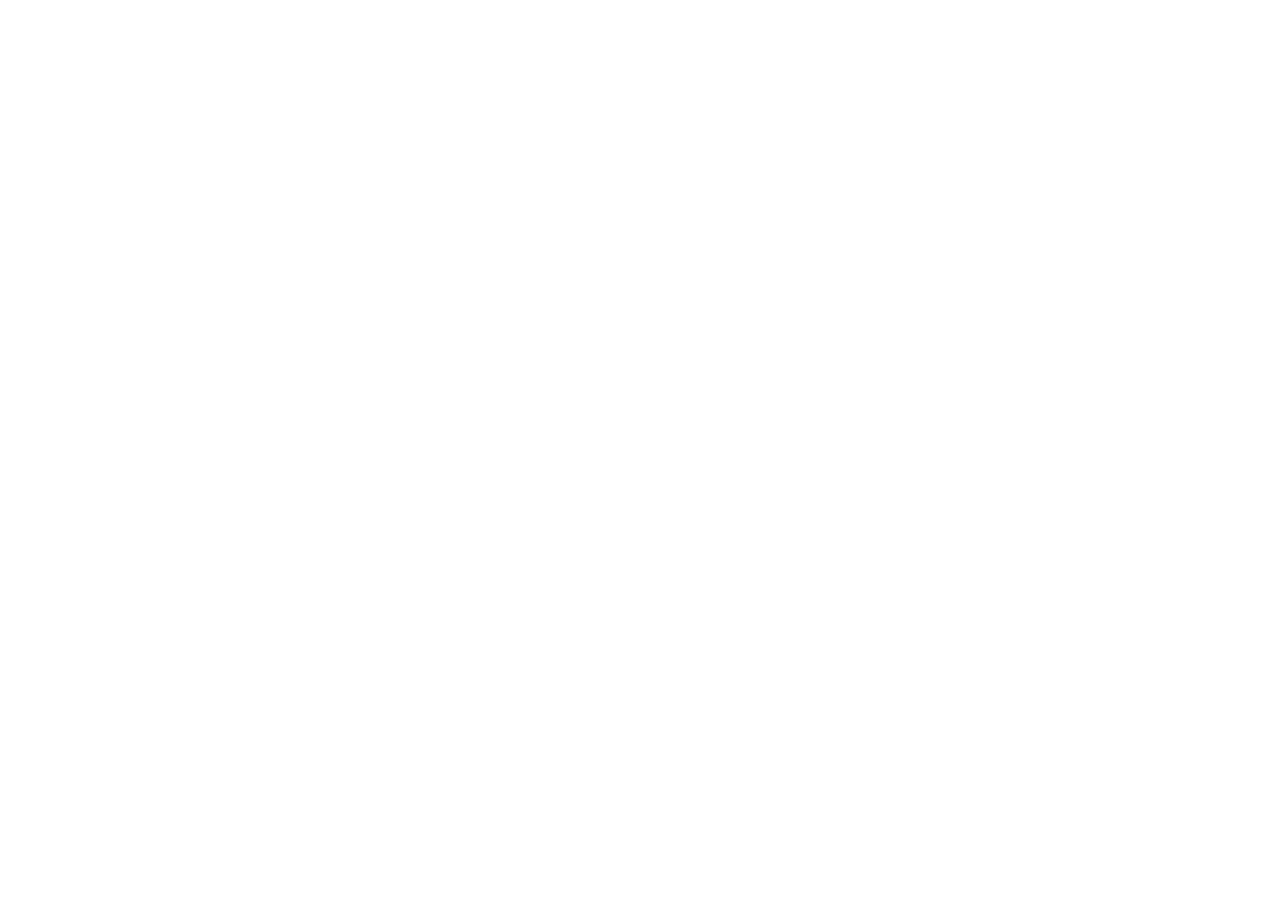
==== index.html @ e5781776 "init project" ====
<!DOCTYPE html>
<html lang="en">
<head>
  <meta charset="UTF-8">
  <meta http-equiv="X-UA-Compatible" content="IE=edge">
  <meta name="viewport" content="width=device-width, initial-scale=1.0">
  <title>大事件主界面</title>
</head>
<body>
  
</body>
</html>
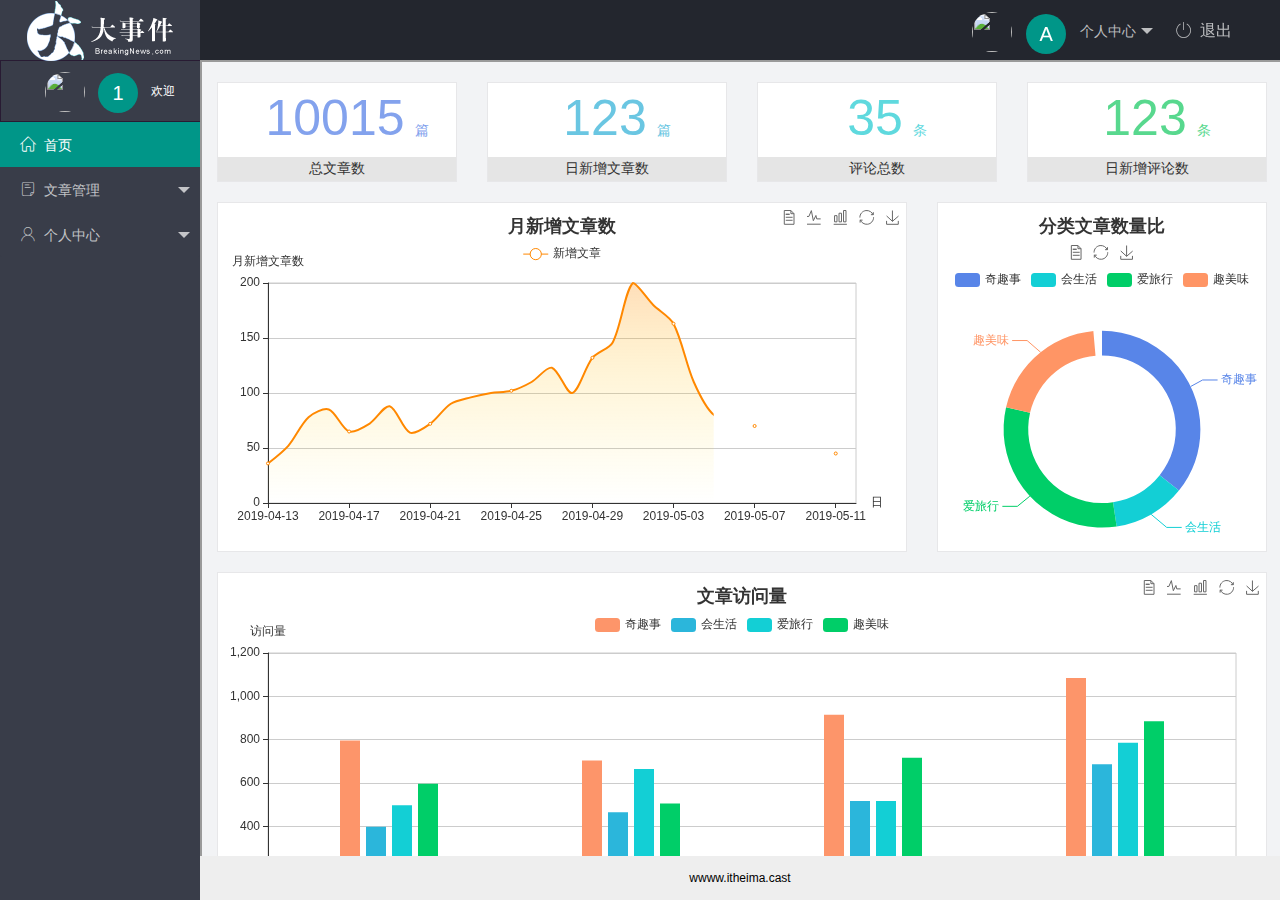
==== commit 41d538d9: "完成了首页的开发" ====
--- a/index.html
+++ b/index.html
@@ -5,8 +5,97 @@
   <meta http-equiv="X-UA-Compatible" content="IE=edge">
   <meta name="viewport" content="width=device-width, initial-scale=1.0">
   <title>大事件主界面</title>
+  <link rel="stylesheet" href="./assets/lib/layui/css/layui.css">
+  <!-- 图标 -->
+  <link rel="stylesheet" href="./assets/fonts/iconfont.css">
+  <!-- 导入自己的css样式 -->
+  <link rel="stylesheet" href="./assets/css/index.css">
 </head>
 <body>
-  
-</body>
+  <div class="layui-layout layui-layout-admin">
+    <div class="layui-header">
+      <div class="layui-logo layui-hide-xs layui-bg-black">
+        <img src="./assets/images/logo.png" alt="">
+      </div>
+      <!-- 头部区域（可配合layui 已有的水平导航） -->
+      <ul class="layui-nav layui-layout-left">
+        <!-- 移动端显示 -->
+        <li class="layui-nav-item layui-show-xs-inline-block layui-hide-sm" lay-header-event="menuLeft">
+          <i class="layui-icon layui-icon-spread-left"></i>
+        </li>
+<!--         
+          <dl class="layui-nav-child">
+            <dd><a href="">menu 11</a></dd>
+            <dd><a href="">menu 22</a></dd>
+            <dd><a href="">menu 33</a></dd>
+          </dl> -->
+        </li>
+      </ul>
+      <ul class="layui-nav layui-layout-right">
+        <li class="layui-nav-item layui-hide layui-show-md-inline-block">
+          <a href="javascript:;" class="userinfo">
+            <img src="//tva1.sinaimg.cn/crop.0.0.118.118.180/5db11ff4gw1e77d3nqrv8j203b03cweg.jpg" class="layui-nav-img">
+            <span class="text-avatar">A</span>
+            个人中心
+          </a>
+          <dl class="layui-nav-child">
+            <dd><a href="">基本资料</a></dd>
+            <dd><a href="">更换头像</a></dd>
+            <dd><a href="">重置密码</a></dd>
+          </dl>
+        </li>
+        <li class="layui-nav-item" lay-header-event="menuRight" lay-unselect>
+          <a href="javascript:;" id="logout">
+            <span class="iconfont icon-tuichu">&nbsp;&nbsp;退出</span>
+          </a>
+        </li>
+      </ul>
+    </div>
+    
+    <div class="layui-side layui-bg-black">
+      <div class="layui-side-scroll">
+        <div class="userinfo">
+          <img src="//tva1.sinaimg.cn/crop.0.0.118.118.180/5db11ff4gw1e77d3nqrv8j203b03cweg.jpg" class="layui-nav-img">
+          <span class="text-avatar">1</span>
+         <span id="wel"> 欢迎</span>
+        </div>
+        <!-- 左侧导航区域（可配合layui已有的垂直导航） -->
+        <ul class="layui-nav layui-nav-tree"  lay-shrink="all">
+          <li class="layui-nav-item layui-this"><a href="./home/dashboard.html" target="fm"><span class="iconfont icon-home"></span>首页</a></li>
+          <li class="layui-nav-item">
+            
+            <a class="" href="javascript:;"><span class="iconfont icon-16"></span>文章管理</a>
+            <dl class="layui-nav-child">
+              <dd><a href="javascript:;"><i class="layui-icon layui-icon-list"></i> 文章类别</a></dd>
+              <dd><a href="javascript:;"><i class="layui-icon layui-icon-add-1"></i> 发表文章</a></dd>
+              <dd><a href="javascript:;"><i class="layui-icon layui-icon-app"></i> 文章管理</a></dd>
+            </dl>
+          </li>
+          <li class="layui-nav-item">
+            <a href="javascript:;"><span class="iconfont icon-user"></span>个人中心</a>
+            <dl class="layui-nav-child">
+              <dd><a href="javascript:;"><i class="layui-icon layui-icon-app"></i> 基本资料</a></dd>
+              <dd><a href="javascript:;"><i class="layui-icon layui-icon-picture"></i> 更换头像</a></dd>
+              <dd><a href=""><i class="layui-icon layui-icon-app"></i> 重置密码</a></dd>
+            </dl>
+          </li>
+        </ul>
+      </div>
+    </div>
+    
+    <div class="layui-body">
+      <!-- 内容主体区域 -->
+      <iframe src="./home/dashboard.html" name="fm"></iframe>
+    </div>
+    
+    <div class="layui-footer">
+      <!-- 底部固定区域 -->
+      wwww.itheima.cast
+    </div>
+  </div>
+  <script src="./assets/lib/layui/layui.all.js"></script>
+  <script src="./assets/lib/jquery.js"></script>
+  <script src="./assets/js/baseAPI.js"></script>
+  <script src="./assets/js/index.js"></script>
+  </body>
 </html>--- a/assets/lib/layui/css/layui.css
+++ b/assets/lib/layui/css/layui.css
@@ -0,0 +1,2 @@
+/** layui-v2.5.5 MIT License By https://www.layui.com */
+ .layui-inline,img{display:inline-block;vertical-align:middle}h1,h2,h3,h4,h5,h6{font-weight:400}.layui-edge,.layui-header,.layui-inline,.layui-main{position:relative}.layui-body,.layui-edge,.layui-elip{overflow:hidden}.layui-btn,.layui-edge,.layui-inline,img{vertical-align:middle}.layui-btn,.layui-disabled,.layui-icon,.layui-unselect{-moz-user-select:none;-webkit-user-select:none;-ms-user-select:none}.layui-elip,.layui-form-checkbox span,.layui-form-pane .layui-form-label{text-overflow:ellipsis;white-space:nowrap}.layui-breadcrumb,.layui-tree-btnGroup{visibility:hidden}blockquote,body,button,dd,div,dl,dt,form,h1,h2,h3,h4,h5,h6,input,li,ol,p,pre,td,textarea,th,ul{margin:0;padding:0;-webkit-tap-highlight-color:rgba(0,0,0,0)}a:active,a:hover{outline:0}img{border:none}li{list-style:none}table{border-collapse:collapse;border-spacing:0}h4,h5,h6{font-size:100%}button,input,optgroup,option,select,textarea{font-family:inherit;font-size:inherit;font-style:inherit;font-weight:inherit;outline:0}pre{white-space:pre-wrap;white-space:-moz-pre-wrap;white-space:-pre-wrap;white-space:-o-pre-wrap;word-wrap:break-word}body{line-height:24px;font:14px Helvetica Neue,Helvetica,PingFang SC,Tahoma,Arial,sans-serif}hr{height:1px;margin:10px 0;border:0;clear:both}a{color:#333;text-decoration:none}a:hover{color:#777}a cite{font-style:normal;*cursor:pointer}.layui-border-box,.layui-border-box *{box-sizing:border-box}.layui-box,.layui-box *{box-sizing:content-box}.layui-clear{clear:both;*zoom:1}.layui-clear:after{content:'\20';clear:both;*zoom:1;display:block;height:0}.layui-inline{*display:inline;*zoom:1}.layui-edge{display:inline-block;width:0;height:0;border-width:6px;border-style:dashed;border-color:transparent}.layui-edge-top{top:-4px;border-bottom-color:#999;border-bottom-style:solid}.layui-edge-right{border-left-color:#999;border-left-style:solid}.layui-edge-bottom{top:2px;border-top-color:#999;border-top-style:solid}.layui-edge-left{border-right-color:#999;border-right-style:solid}.layui-disabled,.layui-disabled:hover{color:#d2d2d2!important;cursor:not-allowed!important}.layui-circle{border-radius:100%}.layui-show{display:block!important}.layui-hide{display:none!important}@font-face{font-family:layui-icon;src:url(../font/iconfont.eot?v=250);src:url(../font/iconfont.eot?v=250#iefix) format('embedded-opentype'),url(../font/iconfont.woff2?v=250) format('woff2'),url(../font/iconfont.woff?v=250) format('woff'),url(../font/iconfont.ttf?v=250) format('truetype'),url(../font/iconfont.svg?v=250#layui-icon) format('svg')}.layui-icon{font-family:layui-icon!important;font-size:16px;font-style:normal;-webkit-font-smoothing:antialiased;-moz-osx-font-smoothing:grayscale}.layui-icon-reply-fill:before{content:"\e611"}.layui-icon-set-fill:before{content:"\e614"}.layui-icon-menu-fill:before{content:"\e60f"}.layui-icon-search:before{content:"\e615"}.layui-icon-share:before{content:"\e641"}.layui-icon-set-sm:before{content:"\e620"}.layui-icon-engine:before{content:"\e628"}.layui-icon-close:before{content:"\1006"}.layui-icon-close-fill:before{content:"\1007"}.layui-icon-chart-screen:before{content:"\e629"}.layui-icon-star:before{content:"\e600"}.layui-icon-circle-dot:before{content:"\e617"}.layui-icon-chat:before{content:"\e606"}.layui-icon-release:before{content:"\e609"}.layui-icon-list:before{content:"\e60a"}.layui-icon-chart:before{content:"\e62c"}.layui-icon-ok-circle:before{content:"\1005"}.layui-icon-layim-theme:before{content:"\e61b"}.layui-icon-table:before{content:"\e62d"}.layui-icon-right:before{content:"\e602"}.layui-icon-left:before{content:"\e603"}.layui-icon-cart-simple:before{content:"\e698"}.layui-icon-face-cry:before{content:"\e69c"}.layui-icon-face-smile:before{content:"\e6af"}.layui-icon-survey:before{content:"\e6b2"}.layui-icon-tree:before{content:"\e62e"}.layui-icon-upload-circle:before{content:"\e62f"}.layui-icon-add-circle:before{content:"\e61f"}.layui-icon-download-circle:before{content:"\e601"}.layui-icon-templeate-1:before{content:"\e630"}.layui-icon-util:before{content:"\e631"}.layui-icon-face-surprised:before{content:"\e664"}.layui-icon-edit:before{content:"\e642"}.layui-icon-speaker:before{content:"\e645"}.layui-icon-down:before{content:"\e61a"}.layui-icon-file:before{content:"\e621"}.layui-icon-layouts:before{content:"\e632"}.layui-icon-rate-half:before{content:"\e6c9"}.layui-icon-add-circle-fine:before{content:"\e608"}.layui-icon-prev-circle:before{content:"\e633"}.layui-icon-read:before{content:"\e705"}.layui-icon-404:before{content:"\e61c"}.layui-icon-carousel:before{content:"\e634"}.layui-icon-help:before{content:"\e607"}.layui-icon-code-circle:before{content:"\e635"}.layui-icon-water:before{content:"\e636"}.layui-icon-username:before{content:"\e66f"}.layui-icon-find-fill:before{content:"\e670"}.layui-icon-about:before{content:"\e60b"}.layui-icon-location:before{content:"\e715"}.layui-icon-up:before{content:"\e619"}.layui-icon-pause:before{content:"\e651"}.layui-icon-date:before{content:"\e637"}.layui-icon-layim-uploadfile:before{content:"\e61d"}.layui-icon-delete:before{content:"\e640"}.layui-icon-play:before{content:"\e652"}.layui-icon-top:before{content:"\e604"}.layui-icon-friends:before{content:"\e612"}.layui-icon-refresh-3:before{content:"\e9aa"}.layui-icon-ok:before{content:"\e605"}.layui-icon-layer:before{content:"\e638"}.layui-icon-face-smile-fine:before{content:"\e60c"}.layui-icon-dollar:before{content:"\e659"}.layui-icon-group:before{content:"\e613"}.layui-icon-layim-download:before{content:"\e61e"}.layui-icon-picture-fine:before{content:"\e60d"}.layui-icon-link:before{content:"\e64c"}.layui-icon-diamond:before{content:"\e735"}.layui-icon-log:before{content:"\e60e"}.layui-icon-rate-solid:before{content:"\e67a"}.layui-icon-fonts-del:before{content:"\e64f"}.layui-icon-unlink:before{content:"\e64d"}.layui-icon-fonts-clear:before{content:"\e639"}.layui-icon-triangle-r:before{content:"\e623"}.layui-icon-circle:before{content:"\e63f"}.layui-icon-radio:before{content:"\e643"}.layui-icon-align-center:before{content:"\e647"}.layui-icon-align-right:before{content:"\e648"}.layui-icon-align-left:before{content:"\e649"}.layui-icon-loading-1:before{content:"\e63e"}.layui-icon-return:before{content:"\e65c"}.layui-icon-fonts-strong:before{content:"\e62b"}.layui-icon-upload:before{content:"\e67c"}.layui-icon-dialogue:before{content:"\e63a"}.layui-icon-video:before{content:"\e6ed"}.layui-icon-headset:before{content:"\e6fc"}.layui-icon-cellphone-fine:before{content:"\e63b"}.layui-icon-add-1:before{content:"\e654"}.layui-icon-face-smile-b:before{content:"\e650"}.layui-icon-fonts-html:before{content:"\e64b"}.layui-icon-form:before{content:"\e63c"}.layui-icon-cart:before{content:"\e657"}.layui-icon-camera-fill:before{content:"\e65d"}.layui-icon-tabs:before{content:"\e62a"}.layui-icon-fonts-code:before{content:"\e64e"}.layui-icon-fire:before{content:"\e756"}.layui-icon-set:before{content:"\e716"}.layui-icon-fonts-u:before{content:"\e646"}.layui-icon-triangle-d:before{content:"\e625"}.layui-icon-tips:before{content:"\e702"}.layui-icon-picture:before{content:"\e64a"}.layui-icon-more-vertical:before{content:"\e671"}.layui-icon-flag:before{content:"\e66c"}.layui-icon-loading:before{content:"\e63d"}.layui-icon-fonts-i:before{content:"\e644"}.layui-icon-refresh-1:before{content:"\e666"}.layui-icon-rmb:before{content:"\e65e"}.layui-icon-home:before{content:"\e68e"}.layui-icon-user:before{content:"\e770"}.layui-icon-notice:before{content:"\e667"}.layui-icon-login-weibo:before{content:"\e675"}.layui-icon-voice:before{content:"\e688"}.layui-icon-upload-drag:before{content:"\e681"}.layui-icon-login-qq:before{content:"\e676"}.layui-icon-snowflake:before{content:"\e6b1"}.layui-icon-file-b:before{content:"\e655"}.layui-icon-template:before{content:"\e663"}.layui-icon-auz:before{content:"\e672"}.layui-icon-console:before{content:"\e665"}.layui-icon-app:before{content:"\e653"}.layui-icon-prev:before{content:"\e65a"}.layui-icon-website:before{content:"\e7ae"}.layui-icon-next:before{content:"\e65b"}.layui-icon-component:before{content:"\e857"}.layui-icon-more:before{content:"\e65f"}.layui-icon-login-wechat:before{content:"\e677"}.layui-icon-shrink-right:before{content:"\e668"}.layui-icon-spread-left:before{content:"\e66b"}.layui-icon-camera:before{content:"\e660"}.layui-icon-note:before{content:"\e66e"}.layui-icon-refresh:before{content:"\e669"}.layui-icon-female:before{content:"\e661"}.layui-icon-male:before{content:"\e662"}.layui-icon-password:before{content:"\e673"}.layui-icon-senior:before{content:"\e674"}.layui-icon-theme:before{content:"\e66a"}.layui-icon-tread:before{content:"\e6c5"}.layui-icon-praise:before{content:"\e6c6"}.layui-icon-star-fill:before{content:"\e658"}.layui-icon-rate:before{content:"\e67b"}.layui-icon-template-1:before{content:"\e656"}.layui-icon-vercode:before{content:"\e679"}.layui-icon-cellphone:before{content:"\e678"}.layui-icon-screen-full:before{content:"\e622"}.layui-icon-screen-restore:before{content:"\e758"}.layui-icon-cols:before{content:"\e610"}.layui-icon-export:before{content:"\e67d"}.layui-icon-print:before{content:"\e66d"}.layui-icon-slider:before{content:"\e714"}.layui-icon-addition:before{content:"\e624"}.layui-icon-subtraction:before{content:"\e67e"}.layui-icon-service:before{content:"\e626"}.layui-icon-transfer:before{content:"\e691"}.layui-main{width:1140px;margin:0 auto}.layui-header{z-index:1000;height:60px}.layui-header a:hover{transition:all .5s;-webkit-transition:all .5s}.layui-side{position:fixed;left:0;top:0;bottom:0;z-index:999;width:200px;overflow-x:hidden}.layui-side-scroll{position:relative;width:220px;height:100%;overflow-x:hidden}.layui-body{position:absolute;left:200px;right:0;top:0;bottom:0;z-index:998;width:auto;overflow-y:auto;box-sizing:border-box}.layui-layout-body{overflow:hidden}.layui-layout-admin .layui-header{background-color:#23262E}.layui-layout-admin .layui-side{top:60px;width:200px;overflow-x:hidden}.layui-layout-admin .layui-body{position:fixed;top:60px;bottom:44px}.layui-layout-admin .layui-main{width:auto;margin:0 15px}.layui-layout-admin .layui-footer{position:fixed;left:200px;right:0;bottom:0;height:44px;line-height:44px;padding:0 15px;background-color:#eee}.layui-layout-admin .layui-logo{position:absolute;left:0;top:0;width:200px;height:100%;line-height:60px;text-align:center;color:#009688;font-size:16px}.layui-layout-admin .layui-header .layui-nav{background:0 0}.layui-layout-left{position:absolute!important;left:200px;top:0}.layui-layout-right{position:absolute!important;right:0;top:0}.layui-container{position:relative;margin:0 auto;padding:0 15px;box-sizing:border-box}.layui-fluid{position:relative;margin:0 auto;padding:0 15px}.layui-row:after,.layui-row:before{content:'';display:block;clear:both}.layui-col-lg1,.layui-col-lg10,.layui-col-lg11,.layui-col-lg12,.layui-col-lg2,.layui-col-lg3,.layui-col-lg4,.layui-col-lg5,.layui-col-lg6,.layui-col-lg7,.layui-col-lg8,.layui-col-lg9,.layui-col-md1,.layui-col-md10,.layui-col-md11,.layui-col-md12,.layui-col-md2,.layui-col-md3,.layui-col-md4,.layui-col-md5,.layui-col-md6,.layui-col-md7,.layui-col-md8,.layui-col-md9,.layui-col-sm1,.layui-col-sm10,.layui-col-sm11,.layui-col-sm12,.layui-col-sm2,.layui-col-sm3,.layui-col-sm4,.layui-col-sm5,.layui-col-sm6,.layui-col-sm7,.layui-col-sm8,.layui-col-sm9,.layui-col-xs1,.layui-col-xs10,.layui-col-xs11,.layui-col-xs12,.layui-col-xs2,.layui-col-xs3,.layui-col-xs4,.layui-col-xs5,.layui-col-xs6,.layui-col-xs7,.layui-col-xs8,.layui-col-xs9{position:relative;display:block;box-sizing:border-box}.layui-col-xs1,.layui-col-xs10,.layui-col-xs11,.layui-col-xs12,.layui-col-xs2,.layui-col-xs3,.layui-col-xs4,.layui-col-xs5,.layui-col-xs6,.layui-col-xs7,.layui-col-xs8,.layui-col-xs9{float:left}.layui-col-xs1{width:8.33333333%}.layui-col-xs2{width:16.66666667%}.layui-col-xs3{width:25%}.layui-col-xs4{width:33.33333333%}.layui-col-xs5{width:41.66666667%}.layui-col-xs6{width:50%}.layui-col-xs7{width:58.33333333%}.layui-col-xs8{width:66.66666667%}.layui-col-xs9{width:75%}.layui-col-xs10{width:83.33333333%}.layui-col-xs11{width:91.66666667%}.layui-col-xs12{width:100%}.layui-col-xs-offset1{margin-left:8.33333333%}.layui-col-xs-offset2{margin-left:16.66666667%}.layui-col-xs-offset3{margin-left:25%}.layui-col-xs-offset4{margin-left:33.33333333%}.layui-col-xs-offset5{margin-left:41.66666667%}.layui-col-xs-offset6{margin-left:50%}.layui-col-xs-offset7{margin-left:58.33333333%}.layui-col-xs-offset8{margin-left:66.66666667%}.layui-col-xs-offset9{margin-left:75%}.layui-col-xs-offset10{margin-left:83.33333333%}.layui-col-xs-offset11{margin-left:91.66666667%}.layui-col-xs-offset12{margin-left:100%}@media screen and (max-width:768px){.layui-hide-xs{display:none!important}.layui-show-xs-block{display:block!important}.layui-show-xs-inline{display:inline!important}.layui-show-xs-inline-block{display:inline-block!important}}@media screen and (min-width:768px){.layui-container{width:750px}.layui-hide-sm{display:none!important}.layui-show-sm-block{display:block!important}.layui-show-sm-inline{display:inline!important}.layui-show-sm-inline-block{display:inline-block!important}.layui-col-sm1,.layui-col-sm10,.layui-col-sm11,.layui-col-sm12,.layui-col-sm2,.layui-col-sm3,.layui-col-sm4,.layui-col-sm5,.layui-col-sm6,.layui-col-sm7,.layui-col-sm8,.layui-col-sm9{float:left}.layui-col-sm1{width:8.33333333%}.layui-col-sm2{width:16.66666667%}.layui-col-sm3{width:25%}.layui-col-sm4{width:33.33333333%}.layui-col-sm5{width:41.66666667%}.layui-col-sm6{width:50%}.layui-col-sm7{width:58.33333333%}.layui-col-sm8{width:66.66666667%}.layui-col-sm9{width:75%}.layui-col-sm10{width:83.33333333%}.layui-col-sm11{width:91.66666667%}.layui-col-sm12{width:100%}.layui-col-sm-offset1{margin-left:8.33333333%}.layui-col-sm-offset2{margin-left:16.66666667%}.layui-col-sm-offset3{margin-left:25%}.layui-col-sm-offset4{margin-left:33.33333333%}.layui-col-sm-offset5{margin-left:41.66666667%}.layui-col-sm-offset6{margin-left:50%}.layui-col-sm-offset7{margin-left:58.33333333%}.layui-col-sm-offset8{margin-left:66.66666667%}.layui-col-sm-offset9{margin-left:75%}.layui-col-sm-offset10{margin-left:83.33333333%}.layui-col-sm-offset11{margin-left:91.66666667%}.layui-col-sm-offset12{margin-left:100%}}@media screen and (min-width:992px){.layui-container{width:970px}.layui-hide-md{display:none!important}.layui-show-md-block{display:block!important}.layui-show-md-inline{display:inline!important}.layui-show-md-inline-block{display:inline-block!important}.layui-col-md1,.layui-col-md10,.layui-col-md11,.layui-col-md12,.layui-col-md2,.layui-col-md3,.layui-col-md4,.layui-col-md5,.layui-col-md6,.layui-col-md7,.layui-col-md8,.layui-col-md9{float:left}.layui-col-md1{width:8.33333333%}.layui-col-md2{width:16.66666667%}.layui-col-md3{width:25%}.layui-col-md4{width:33.33333333%}.layui-col-md5{width:41.66666667%}.layui-col-md6{width:50%}.layui-col-md7{width:58.33333333%}.layui-col-md8{width:66.66666667%}.layui-col-md9{width:75%}.layui-col-md10{width:83.33333333%}.layui-col-md11{width:91.66666667%}.layui-col-md12{width:100%}.layui-col-md-offset1{margin-left:8.33333333%}.layui-col-md-offset2{margin-left:16.66666667%}.layui-col-md-offset3{margin-left:25%}.layui-col-md-offset4{margin-left:33.33333333%}.layui-col-md-offset5{margin-left:41.66666667%}.layui-col-md-offset6{margin-left:50%}.layui-col-md-offset7{margin-left:58.33333333%}.layui-col-md-offset8{margin-left:66.66666667%}.layui-col-md-offset9{margin-left:75%}.layui-col-md-offset10{margin-left:83.33333333%}.layui-col-md-offset11{margin-left:91.66666667%}.layui-col-md-offset12{margin-left:100%}}@media screen and (min-width:1200px){.layui-container{width:1170px}.layui-hide-lg{display:none!important}.layui-show-lg-block{display:block!important}.layui-show-lg-inline{display:inline!important}.layui-show-lg-inline-block{display:inline-block!important}.layui-col-lg1,.layui-col-lg10,.layui-col-lg11,.layui-col-lg12,.layui-col-lg2,.layui-col-lg3,.layui-col-lg4,.layui-col-lg5,.layui-col-lg6,.layui-col-lg7,.layui-col-lg8,.layui-col-lg9{float:left}.layui-col-lg1{width:8.33333333%}.layui-col-lg2{width:16.66666667%}.layui-col-lg3{width:25%}.layui-col-lg4{width:33.33333333%}.layui-col-lg5{width:41.66666667%}.layui-col-lg6{width:50%}.layui-col-lg7{width:58.33333333%}.layui-col-lg8{width:66.66666667%}.layui-col-lg9{width:75%}.layui-col-lg10{width:83.33333333%}.layui-col-lg11{width:91.66666667%}.layui-col-lg12{width:100%}.layui-col-lg-offset1{margin-left:8.33333333%}.layui-col-lg-offset2{margin-left:16.66666667%}.layui-col-lg-offset3{margin-left:25%}.layui-col-lg-offset4{margin-left:33.33333333%}.layui-col-lg-offset5{margin-left:41.66666667%}.layui-col-lg-offset6{margin-left:50%}.layui-col-lg-offset7{margin-left:58.33333333%}.layui-col-lg-offset8{margin-left:66.66666667%}.layui-col-lg-offset9{margin-left:75%}.layui-col-lg-offset10{margin-left:83.33333333%}.layui-col-lg-offset11{margin-left:91.66666667%}.layui-col-lg-offset12{margin-left:100%}}.layui-col-space1{margin:-.5px}.layui-col-space1>*{padding:.5px}.layui-col-space3{margin:-1.5px}.layui-col-space3>*{padding:1.5px}.layui-col-space5{margin:-2.5px}.layui-col-space5>*{padding:2.5px}.layui-col-space8{margin:-3.5px}.layui-col-space8>*{padding:3.5px}.layui-col-space10{margin:-5px}.layui-col-space10>*{padding:5px}.layui-col-space12{margin:-6px}.layui-col-space12>*{padding:6px}.layui-col-space15{margin:-7.5px}.layui-col-space15>*{padding:7.5px}.layui-col-space18{margin:-9px}.layui-col-space18>*{padding:9px}.layui-col-space20{margin:-10px}.layui-col-space20>*{padding:10px}.layui-col-space22{margin:-11px}.layui-col-space22>*{padding:11px}.layui-col-space25{margin:-12.5px}.layui-col-space25>*{padding:12.5px}.layui-col-space30{margin:-15px}.layui-col-space30>*{padding:15px}.layui-btn,.layui-input,.layui-select,.layui-textarea,.layui-upload-button{outline:0;-webkit-appearance:none;transition:all .3s;-webkit-transition:all .3s;box-sizing:border-box}.layui-elem-quote{margin-bottom:10px;padding:15px;line-height:22px;border-left:5px solid #009688;border-radius:0 2px 2px 0;background-color:#f2f2f2}.layui-quote-nm{border-style:solid;border-width:1px 1px 1px 5px;background:0 0}.layui-elem-field{margin-bottom:10px;padding:0;border-width:1px;border-style:solid}.layui-elem-field legend{margin-left:20px;padding:0 10px;font-size:20px;font-weight:300}.layui-field-title{margin:10px 0 20px;border-width:1px 0 0}.layui-field-box{padding:10px 15px}.layui-field-title .layui-field-box{padding:10px 0}.layui-progress{position:relative;height:6px;border-radius:20px;background-color:#e2e2e2}.layui-progress-bar{position:absolute;left:0;top:0;width:0;max-width:100%;height:6px;border-radius:20px;text-align:right;background-color:#5FB878;transition:all .3s;-webkit-transition:all .3s}.layui-progress-big,.layui-progress-big .layui-progress-bar{height:18px;line-height:18px}.layui-progress-text{position:relative;top:-20px;line-height:18px;font-size:12px;color:#666}.layui-progress-big .layui-progress-text{position:static;padding:0 10px;color:#fff}.layui-collapse{border-width:1px;border-style:solid;border-radius:2px}.layui-colla-content,.layui-colla-item{border-top-width:1px;border-top-style:solid}.layui-colla-item:first-child{border-top:none}.layui-colla-title{position:relative;height:42px;line-height:42px;padding:0 15px 0 35px;color:#333;background-color:#f2f2f2;cursor:pointer;font-size:14px;overflow:hidden}.layui-colla-content{display:none;padding:10px 15px;line-height:22px;color:#666}.layui-colla-icon{position:absolute;left:15px;top:0;font-size:14px}.layui-card{margin-bottom:15px;border-radius:2px;background-color:#fff;box-shadow:0 1px 2px 0 rgba(0,0,0,.05)}.layui-card:last-child{margin-bottom:0}.layui-card-header{position:relative;height:42px;line-height:42px;padding:0 15px;border-bottom:1px solid #f6f6f6;color:#333;border-radius:2px 2px 0 0;font-size:14px}.layui-bg-black,.layui-bg-blue,.layui-bg-cyan,.layui-bg-green,.layui-bg-orange,.layui-bg-red{color:#fff!important}.layui-card-body{position:relative;padding:10px 15px;line-height:24px}.layui-card-body[pad15]{padding:15px}.layui-card-body[pad20]{padding:20px}.layui-card-body .layui-table{margin:5px 0}.layui-card .layui-tab{margin:0}.layui-panel-window{position:relative;padding:15px;border-radius:0;border-top:5px solid #E6E6E6;background-color:#fff}.layui-auxiliar-moving{position:fixed;left:0;right:0;top:0;bottom:0;width:100%;height:100%;background:0 0;z-index:9999999999}.layui-form-label,.layui-form-mid,.layui-form-select,.layui-input-block,.layui-input-inline,.layui-textarea{position:relative}.layui-bg-red{background-color:#FF5722!important}.layui-bg-orange{background-color:#FFB800!important}.layui-bg-green{background-color:#009688!important}.layui-bg-cyan{background-color:#2F4056!important}.layui-bg-blue{background-color:#1E9FFF!important}.layui-bg-black{background-color:#393D49!important}.layui-bg-gray{background-color:#eee!important;color:#666!important}.layui-badge-rim,.layui-colla-content,.layui-colla-item,.layui-collapse,.layui-elem-field,.layui-form-pane .layui-form-item[pane],.layui-form-pane .layui-form-label,.layui-input,.layui-layedit,.layui-layedit-tool,.layui-quote-nm,.layui-select,.layui-tab-bar,.layui-tab-card,.layui-tab-title,.layui-tab-title .layui-this:after,.layui-textarea{border-color:#e6e6e6}.layui-timeline-item:before,hr{background-color:#e6e6e6}.layui-text{line-height:22px;font-size:14px;color:#666}.layui-text h1,.layui-text h2,.layui-text h3{font-weight:500;color:#333}.layui-text h1{font-size:30px}.layui-text h2{font-size:24px}.layui-text h3{font-size:18px}.layui-text a:not(.layui-btn){color:#01AAED}.layui-text a:not(.layui-btn):hover{text-decoration:underline}.layui-text ul{padding:5px 0 5px 15px}.layui-text ul li{margin-top:5px;list-style-type:disc}.layui-text em,.layui-word-aux{color:#999!important;padding:0 5px!important}.layui-btn{display:inline-block;height:38px;line-height:38px;padding:0 18px;background-color:#009688;color:#fff;white-space:nowrap;text-align:center;font-size:14px;border:none;border-radius:2px;cursor:pointer}.layui-btn:hover{opacity:.8;filter:alpha(opacity=80);color:#fff}.layui-btn:active{opacity:1;filter:alpha(opacity=100)}.layui-btn+.layui-btn{margin-left:10px}.layui-btn-container{font-size:0}.layui-btn-container .layui-btn{margin-right:10px;margin-bottom:10px}.layui-btn-container .layui-btn+.layui-btn{margin-left:0}.layui-table .layui-btn-container .layui-btn{margin-bottom:9px}.layui-btn-radius{border-radius:100px}.layui-btn .layui-icon{margin-right:3px;font-size:18px;vertical-align:bottom;vertical-align:middle\9}.layui-btn-primary{border:1px solid #C9C9C9;background-color:#fff;color:#555}.layui-btn-primary:hover{border-color:#009688;color:#333}.layui-btn-normal{background-color:#1E9FFF}.layui-btn-warm{background-color:#FFB800}.layui-btn-danger{background-color:#FF5722}.layui-btn-checked{background-color:#5FB878}.layui-btn-disabled,.layui-btn-disabled:active,.layui-btn-disabled:hover{border:1px solid #e6e6e6;background-color:#FBFBFB;color:#C9C9C9;cursor:not-allowed;opacity:1}.layui-btn-lg{height:44px;line-height:44px;padding:0 25px;font-size:16px}.layui-btn-sm{height:30px;line-height:30px;padding:0 10px;font-size:12px}.layui-btn-sm i{font-size:16px!important}.layui-btn-xs{height:22px;line-height:22px;padding:0 5px;font-size:12px}.layui-btn-xs i{font-size:14px!important}.layui-btn-group{display:inline-block;vertical-align:middle;font-size:0}.layui-btn-group .layui-btn{margin-left:0!important;margin-right:0!important;border-left:1px solid rgba(255,255,255,.5);border-radius:0}.layui-btn-group .layui-btn-primary{border-left:none}.layui-btn-group .layui-btn-primary:hover{border-color:#C9C9C9;color:#009688}.layui-btn-group .layui-btn:first-child{border-left:none;border-radius:2px 0 0 2px}.layui-btn-group .layui-btn-primary:first-child{border-left:1px solid #c9c9c9}.layui-btn-group .layui-btn:last-child{border-radius:0 2px 2px 0}.layui-btn-group .layui-btn+.layui-btn{margin-left:0}.layui-btn-group+.layui-btn-group{margin-left:10px}.layui-btn-fluid{width:100%}.layui-input,.layui-select,.layui-textarea{height:38px;line-height:1.3;line-height:38px\9;border-width:1px;border-style:solid;background-color:#fff;border-radius:2px}.layui-input::-webkit-input-placeholder,.layui-select::-webkit-input-placeholder,.layui-textarea::-webkit-input-placeholder{line-height:1.3}.layui-input,.layui-textarea{display:block;width:100%;padding-left:10px}.layui-input:hover,.layui-textarea:hover{border-color:#D2D2D2!important}.layui-input:focus,.layui-textarea:focus{border-color:#C9C9C9!important}.layui-textarea{min-height:100px;height:auto;line-height:20px;padding:6px 10px;resize:vertical}.layui-select{padding:0 10px}.layui-form input[type=checkbox],.layui-form input[type=radio],.layui-form select{display:none}.layui-form [lay-ignore]{display:initial}.layui-form-item{margin-bottom:15px;clear:both;*zoom:1}.layui-form-item:after{content:'\20';clear:both;*zoom:1;display:block;height:0}.layui-form-label{float:left;display:block;padding:9px 15px;width:80px;font-weight:400;line-height:20px;text-align:right}.layui-form-label-col{display:block;float:none;padding:9px 0;line-height:20px;text-align:left}.layui-form-item .layui-inline{margin-bottom:5px;margin-right:10px}.layui-input-block{margin-left:110px;min-height:36px}.layui-input-inline{display:inline-block;vertical-align:middle}.layui-form-item .layui-input-inline{float:left;width:190px;margin-right:10px}.layui-form-text .layui-input-inline{width:auto}.layui-form-mid{float:left;display:block;padding:9px 0!important;line-height:20px;margin-right:10px}.layui-form-danger+.layui-form-select .layui-input,.layui-form-danger:focus{border-color:#FF5722!important}.layui-form-select .layui-input{padding-right:30px;cursor:pointer}.layui-form-select .layui-edge{position:absolute;right:10px;top:50%;margin-top:-3px;cursor:pointer;border-width:6px;border-top-color:#c2c2c2;border-top-style:solid;transition:all .3s;-webkit-transition:all .3s}.layui-form-select dl{display:none;position:absolute;left:0;top:42px;padding:5px 0;z-index:899;min-width:100%;border:1px solid #d2d2d2;max-height:300px;overflow-y:auto;background-color:#fff;border-radius:2px;box-shadow:0 2px 4px rgba(0,0,0,.12);box-sizing:border-box}.layui-form-select dl dd,.layui-form-select dl dt{padding:0 10px;line-height:36px;white-space:nowrap;overflow:hidden;text-overflow:ellipsis}.layui-form-select dl dt{font-size:12px;color:#999}.layui-form-select dl dd{cursor:pointer}.layui-form-select dl dd:hover{background-color:#f2f2f2;-webkit-transition:.5s all;transition:.5s all}.layui-form-select .layui-select-group dd{padding-left:20px}.layui-form-select dl dd.layui-select-tips{padding-left:10px!important;color:#999}.layui-form-select dl dd.layui-this{background-color:#5FB878;color:#fff}.layui-form-checkbox,.layui-form-select dl dd.layui-disabled{background-color:#fff}.layui-form-selected dl{display:block}.layui-form-checkbox,.layui-form-checkbox *,.layui-form-switch{display:inline-block;vertical-align:middle}.layui-form-selected .layui-edge{margin-top:-9px;-webkit-transform:rotate(180deg);transform:rotate(180deg);margin-top:-3px\9}:root .layui-form-selected .layui-edge{margin-top:-9px\0/IE9}.layui-form-selectup dl{top:auto;bottom:42px}.layui-select-none{margin:5px 0;text-align:center;color:#999}.layui-select-disabled .layui-disabled{border-color:#eee!important}.layui-select-disabled .layui-edge{border-top-color:#d2d2d2}.layui-form-checkbox{position:relative;height:30px;line-height:30px;margin-right:10px;padding-right:30px;cursor:pointer;font-size:0;-webkit-transition:.1s linear;transition:.1s linear;box-sizing:border-box}.layui-form-checkbox span{padding:0 10px;height:100%;font-size:14px;border-radius:2px 0 0 2px;background-color:#d2d2d2;color:#fff;overflow:hidden}.layui-form-checkbox:hover span{background-color:#c2c2c2}.layui-form-checkbox i{position:absolute;right:0;top:0;width:30px;height:28px;border:1px solid #d2d2d2;border-left:none;border-radius:0 2px 2px 0;color:#fff;font-size:20px;text-align:center}.layui-form-checkbox:hover i{border-color:#c2c2c2;color:#c2c2c2}.layui-form-checked,.layui-form-checked:hover{border-color:#5FB878}.layui-form-checked span,.layui-form-checked:hover span{background-color:#5FB878}.layui-form-checked i,.layui-form-checked:hover i{color:#5FB878}.layui-form-item .layui-form-checkbox{margin-top:4px}.layui-form-checkbox[lay-skin=primary]{height:auto!important;line-height:normal!important;min-width:18px;min-height:18px;border:none!important;margin-right:0;padding-left:28px;padding-right:0;background:0 0}.layui-form-checkbox[lay-skin=primary] span{padding-left:0;padding-right:15px;line-height:18px;background:0 0;color:#666}.layui-form-checkbox[lay-skin=primary] i{right:auto;left:0;width:16px;height:16px;line-height:16px;border:1px solid #d2d2d2;font-size:12px;border-radius:2px;background-color:#fff;-webkit-transition:.1s linear;transition:.1s linear}.layui-form-checkbox[lay-skin=primary]:hover i{border-color:#5FB878;color:#fff}.layui-form-checked[lay-skin=primary] i{border-color:#5FB878!important;background-color:#5FB878;color:#fff}.layui-checkbox-disbaled[lay-skin=primary] span{background:0 0!important;color:#c2c2c2}.layui-checkbox-disbaled[lay-skin=primary]:hover i{border-color:#d2d2d2}.layui-form-item .layui-form-checkbox[lay-skin=primary]{margin-top:10px}.layui-form-switch{position:relative;height:22px;line-height:22px;min-width:35px;padding:0 5px;margin-top:8px;border:1px solid #d2d2d2;border-radius:20px;cursor:pointer;background-color:#fff;-webkit-transition:.1s linear;transition:.1s linear}.layui-form-switch i{position:absolute;left:5px;top:3px;width:16px;height:16px;border-radius:20px;background-color:#d2d2d2;-webkit-transition:.1s linear;transition:.1s linear}.layui-form-switch em{position:relative;top:0;width:25px;margin-left:21px;padding:0!important;text-align:center!important;color:#999!important;font-style:normal!important;font-size:12px}.layui-form-onswitch{border-color:#5FB878;background-color:#5FB878}.layui-checkbox-disbaled,.layui-checkbox-disbaled i{border-color:#e2e2e2!important}.layui-form-onswitch i{left:100%;margin-left:-21px;background-color:#fff}.layui-form-onswitch em{margin-left:5px;margin-right:21px;color:#fff!important}.layui-checkbox-disbaled span{background-color:#e2e2e2!important}.layui-checkbox-disbaled:hover i{color:#fff!important}[lay-radio]{display:none}.layui-form-radio,.layui-form-radio *{display:inline-block;vertical-align:middle}.layui-form-radio{line-height:28px;margin:6px 10px 0 0;padding-right:10px;cursor:pointer;font-size:0}.layui-form-radio *{font-size:14px}.layui-form-radio>i{margin-right:8px;font-size:22px;color:#c2c2c2}.layui-form-radio>i:hover,.layui-form-radioed>i{color:#5FB878}.layui-radio-disbaled>i{color:#e2e2e2!important}.layui-form-pane .layui-form-label{width:110px;padding:8px 15px;height:38px;line-height:20px;border-width:1px;border-style:solid;border-radius:2px 0 0 2px;text-align:center;background-color:#FBFBFB;overflow:hidden;box-sizing:border-box}.layui-form-pane .layui-input-inline{margin-left:-1px}.layui-form-pane .layui-input-block{margin-left:110px;left:-1px}.layui-form-pane .layui-input{border-radius:0 2px 2px 0}.layui-form-pane .layui-form-text .layui-form-label{float:none;width:100%;border-radius:2px;box-sizing:border-box;text-align:left}.layui-form-pane .layui-form-text .layui-input-inline{display:block;margin:0;top:-1px;clear:both}.layui-form-pane .layui-form-text .layui-input-block{margin:0;left:0;top:-1px}.layui-form-pane .layui-form-text .layui-textarea{min-height:100px;border-radius:0 0 2px 2px}.layui-form-pane .layui-form-checkbox{margin:4px 0 4px 10px}.layui-form-pane .layui-form-radio,.layui-form-pane .layui-form-switch{margin-top:6px;margin-left:10px}.layui-form-pane .layui-form-item[pane]{position:relative;border-width:1px;border-style:solid}.layui-form-pane .layui-form-item[pane] .layui-form-label{position:absolute;left:0;top:0;height:100%;border-width:0 1px 0 0}.layui-form-pane .layui-form-item[pane] .layui-input-inline{margin-left:110px}@media screen and (max-width:450px){.layui-form-item .layui-form-label{text-overflow:ellipsis;overflow:hidden;white-space:nowrap}.layui-form-item .layui-inline{display:block;margin-right:0;margin-bottom:20px;clear:both}.layui-form-item .layui-inline:after{content:'\20';clear:both;display:block;height:0}.layui-form-item .layui-input-inline{display:block;float:none;left:-3px;width:auto;margin:0 0 10px 112px}.layui-form-item .layui-input-inline+.layui-form-mid{margin-left:110px;top:-5px;padding:0}.layui-form-item .layui-form-checkbox{margin-right:5px;margin-bottom:5px}}.layui-layedit{border-width:1px;border-style:solid;border-radius:2px}.layui-layedit-tool{padding:3px 5px;border-bottom-width:1px;border-bottom-style:solid;font-size:0}.layedit-tool-fixed{position:fixed;top:0;border-top:1px solid #e2e2e2}.layui-layedit-tool .layedit-tool-mid,.layui-layedit-tool .layui-icon{display:inline-block;vertical-align:middle;text-align:center;font-size:14px}.layui-layedit-tool .layui-icon{position:relative;width:32px;height:30px;line-height:30px;margin:3px 5px;color:#777;cursor:pointer;border-radius:2px}.layui-layedit-tool .layui-icon:hover{color:#393D49}.layui-layedit-tool .layui-icon:active{color:#000}.layui-layedit-tool .layedit-tool-active{background-color:#e2e2e2;color:#000}.layui-layedit-tool .layui-disabled,.layui-layedit-tool .layui-disabled:hover{color:#d2d2d2;cursor:not-allowed}.layui-layedit-tool .layedit-tool-mid{width:1px;height:18px;margin:0 10px;background-color:#d2d2d2}.layedit-tool-html{width:50px!important;font-size:30px!important}.layedit-tool-b,.layedit-tool-code,.layedit-tool-help{font-size:16px!important}.layedit-tool-d,.layedit-tool-face,.layedit-tool-image,.layedit-tool-unlink{font-size:18px!important}.layedit-tool-image input{position:absolute;font-size:0;left:0;top:0;width:100%;height:100%;opacity:.01;filter:Alpha(opacity=1);cursor:pointer}.layui-layedit-iframe iframe{display:block;width:100%}#LAY_layedit_code{overflow:hidden}.layui-laypage{display:inline-block;*display:inline;*zoom:1;vertical-align:middle;margin:10px 0;font-size:0}.layui-laypage>a:first-child,.layui-laypage>a:first-child em{border-radius:2px 0 0 2px}.layui-laypage>a:last-child,.layui-laypage>a:last-child em{border-radius:0 2px 2px 0}.layui-laypage>:first-child{margin-left:0!important}.layui-laypage>:last-child{margin-right:0!important}.layui-laypage a,.layui-laypage button,.layui-laypage input,.layui-laypage select,.layui-laypage span{border:1px solid #e2e2e2}.layui-laypage a,.layui-laypage span{display:inline-block;*display:inline;*zoom:1;vertical-align:middle;padding:0 15px;height:28px;line-height:28px;margin:0 -1px 5px 0;background-color:#fff;color:#333;font-size:12px}.layui-flow-more a *,.layui-laypage input,.layui-table-view select[lay-ignore]{display:inline-block}.layui-laypage a:hover{color:#009688}.layui-laypage em{font-style:normal}.layui-laypage .layui-laypage-spr{color:#999;font-weight:700}.layui-laypage a{text-decoration:none}.layui-laypage .layui-laypage-curr{position:relative}.layui-laypage .layui-laypage-curr em{position:relative;color:#fff}.layui-laypage .layui-laypage-curr .layui-laypage-em{position:absolute;left:-1px;top:-1px;padding:1px;width:100%;height:100%;background-color:#009688}.layui-laypage-em{border-radius:2px}.layui-laypage-next em,.layui-laypage-prev em{font-family:Sim sun;font-size:16px}.layui-laypage .layui-laypage-count,.layui-laypage .layui-laypage-limits,.layui-laypage .layui-laypage-refresh,.layui-laypage .layui-laypage-skip{margin-left:10px;margin-right:10px;padding:0;border:none}.layui-laypage .layui-laypage-limits,.layui-laypage .layui-laypage-refresh{vertical-align:top}.layui-laypage .layui-laypage-refresh i{font-size:18px;cursor:pointer}.layui-laypage select{height:22px;padding:3px;border-radius:2px;cursor:pointer}.layui-laypage .layui-laypage-skip{height:30px;line-height:30px;color:#999}.layui-laypage button,.layui-laypage input{height:30px;line-height:30px;border-radius:2px;vertical-align:top;background-color:#fff;box-sizing:border-box}.layui-laypage input{width:40px;margin:0 10px;padding:0 3px;text-align:center}.layui-laypage input:focus,.layui-laypage select:focus{border-color:#009688!important}.layui-laypage button{margin-left:10px;padding:0 10px;cursor:pointer}.layui-table,.layui-table-view{margin:10px 0}.layui-flow-more{margin:10px 0;text-align:center;color:#999;font-size:14px}.layui-flow-more a{height:32px;line-height:32px}.layui-flow-more a *{vertical-align:top}.layui-flow-more a cite{padding:0 20px;border-radius:3px;background-color:#eee;color:#333;font-style:normal}.layui-flow-more a cite:hover{opacity:.8}.layui-flow-more a i{font-size:30px;color:#737383}.layui-table{width:100%;background-color:#fff;color:#666}.layui-table tr{transition:all .3s;-webkit-transition:all .3s}.layui-table th{text-align:left;font-weight:400}.layui-table tbody tr:hover,.layui-table thead tr,.layui-table-click,.layui-table-header,.layui-table-hover,.layui-table-mend,.layui-table-patch,.layui-table-tool,.layui-table-total,.layui-table-total tr,.layui-table[lay-even] tr:nth-child(even){background-color:#f2f2f2}.layui-table td,.layui-table th,.layui-table-col-set,.layui-table-fixed-r,.layui-table-grid-down,.layui-table-header,.layui-table-page,.layui-table-tips-main,.layui-table-tool,.layui-table-total,.layui-table-view,.layui-table[lay-skin=line],.layui-table[lay-skin=row]{border-width:1px;border-style:solid;border-color:#e6e6e6}.layui-table td,.layui-table th{position:relative;padding:9px 15px;min-height:20px;line-height:20px;font-size:14px}.layui-table[lay-skin=line] td,.layui-table[lay-skin=line] th{border-width:0 0 1px}.layui-table[lay-skin=row] td,.layui-table[lay-skin=row] th{border-width:0 1px 0 0}.layui-table[lay-skin=nob] td,.layui-table[lay-skin=nob] th{border:none}.layui-table img{max-width:100px}.layui-table[lay-size=lg] td,.layui-table[lay-size=lg] th{padding:15px 30px}.layui-table-view .layui-table[lay-size=lg] .layui-table-cell{height:40px;line-height:40px}.layui-table[lay-size=sm] td,.layui-table[lay-size=sm] th{font-size:12px;padding:5px 10px}.layui-table-view .layui-table[lay-size=sm] .layui-table-cell{height:20px;line-height:20px}.layui-table[lay-data]{display:none}.layui-table-box{position:relative;overflow:hidden}.layui-table-view .layui-table{position:relative;width:auto;margin:0}.layui-table-view .layui-table[lay-skin=line]{border-width:0 1px 0 0}.layui-table-view .layui-table[lay-skin=row]{border-width:0 0 1px}.layui-table-view .layui-table td,.layui-table-view .layui-table th{padding:5px 0;border-top:none;border-left:none}.layui-table-view .layui-table th.layui-unselect .layui-table-cell span{cursor:pointer}.layui-table-view .layui-table td{cursor:default}.layui-table-view .layui-table td[data-edit=text]{cursor:text}.layui-table-view .layui-form-checkbox[lay-skin=primary] i{width:18px;height:18px}.layui-table-view .layui-form-radio{line-height:0;padding:0}.layui-table-view .layui-form-radio>i{margin:0;font-size:20px}.layui-table-init{position:absolute;left:0;top:0;width:100%;height:100%;text-align:center;z-index:110}.layui-table-init .layui-icon{position:absolute;left:50%;top:50%;margin:-15px 0 0 -15px;font-size:30px;color:#c2c2c2}.layui-table-header{border-width:0 0 1px;overflow:hidden}.layui-table-header .layui-table{margin-bottom:-1px}.layui-table-tool .layui-inline[lay-event]{position:relative;width:26px;height:26px;padding:5px;line-height:16px;margin-right:10px;text-align:center;color:#333;border:1px solid #ccc;cursor:pointer;-webkit-transition:.5s all;transition:.5s all}.layui-table-tool .layui-inline[lay-event]:hover{border:1px solid #999}.layui-table-tool-temp{padding-right:120px}.layui-table-tool-self{position:absolute;right:17px;top:10px}.layui-table-tool .layui-table-tool-self .layui-inline[lay-event]{margin:0 0 0 10px}.layui-table-tool-panel{position:absolute;top:29px;left:-1px;padding:5px 0;min-width:150px;min-height:40px;border:1px solid #d2d2d2;text-align:left;overflow-y:auto;background-color:#fff;box-shadow:0 2px 4px rgba(0,0,0,.12)}.layui-table-cell,.layui-table-tool-panel li{overflow:hidden;text-overflow:ellipsis;white-space:nowrap}.layui-table-tool-panel li{padding:0 10px;line-height:30px;-webkit-transition:.5s all;transition:.5s all}.layui-table-tool-panel li .layui-form-checkbox[lay-skin=primary]{width:100%;padding-left:28px}.layui-table-tool-panel li:hover{background-color:#f2f2f2}.layui-table-tool-panel li .layui-form-checkbox[lay-skin=primary] i{position:absolute;left:0;top:0}.layui-table-tool-panel li .layui-form-checkbox[lay-skin=primary] span{padding:0}.layui-table-tool .layui-table-tool-self .layui-table-tool-panel{left:auto;right:-1px}.layui-table-col-set{position:absolute;right:0;top:0;width:20px;height:100%;border-width:0 0 0 1px;background-color:#fff}.layui-table-sort{width:10px;height:20px;margin-left:5px;cursor:pointer!important}.layui-table-sort .layui-edge{position:absolute;left:5px;border-width:5px}.layui-table-sort .layui-table-sort-asc{top:3px;border-top:none;border-bottom-style:solid;border-bottom-color:#b2b2b2}.layui-table-sort .layui-table-sort-asc:hover{border-bottom-color:#666}.layui-table-sort .layui-table-sort-desc{bottom:5px;border-bottom:none;border-top-style:solid;border-top-color:#b2b2b2}.layui-table-sort .layui-table-sort-desc:hover{border-top-color:#666}.layui-table-sort[lay-sort=asc] .layui-table-sort-asc{border-bottom-color:#000}.layui-table-sort[lay-sort=desc] .layui-table-sort-desc{border-top-color:#000}.layui-table-cell{height:28px;line-height:28px;padding:0 15px;position:relative;box-sizing:border-box}.layui-table-cell .layui-form-checkbox[lay-skin=primary]{top:-1px;padding:0}.layui-table-cell .layui-table-link{color:#01AAED}.laytable-cell-checkbox,.laytable-cell-numbers,.laytable-cell-radio,.laytable-cell-space{padding:0;text-align:center}.layui-table-body{position:relative;overflow:auto;margin-right:-1px;margin-bottom:-1px}.layui-table-body .layui-none{line-height:26px;padding:15px;text-align:center;color:#999}.layui-table-fixed{position:absolute;left:0;top:0;z-index:101}.layui-table-fixed .layui-table-body{overflow:hidden}.layui-table-fixed-l{box-shadow:0 -1px 8px rgba(0,0,0,.08)}.layui-table-fixed-r{left:auto;right:-1px;border-width:0 0 0 1px;box-shadow:-1px 0 8px rgba(0,0,0,.08)}.layui-table-fixed-r .layui-table-header{position:relative;overflow:visible}.layui-table-mend{position:absolute;right:-49px;top:0;height:100%;width:50px}.layui-table-tool{position:relative;z-index:890;width:100%;min-height:50px;line-height:30px;padding:10px 15px;border-width:0 0 1px}.layui-table-tool .layui-btn-container{margin-bottom:-10px}.layui-table-page,.layui-table-total{border-width:1px 0 0;margin-bottom:-1px;overflow:hidden}.layui-table-page{position:relative;width:100%;padding:7px 7px 0;height:41px;font-size:12px;white-space:nowrap}.layui-table-page>div{height:26px}.layui-table-page .layui-laypage{margin:0}.layui-table-page .layui-laypage a,.layui-table-page .layui-laypage span{height:26px;line-height:26px;margin-bottom:10px;border:none;background:0 0}.layui-table-page .layui-laypage a,.layui-table-page .layui-laypage span.layui-laypage-curr{padding:0 12px}.layui-table-page .layui-laypage span{margin-left:0;padding:0}.layui-table-page .layui-laypage .layui-laypage-prev{margin-left:-7px!important}.layui-table-page .layui-laypage .layui-laypage-curr .layui-laypage-em{left:0;top:0;padding:0}.layui-table-page .layui-laypage button,.layui-table-page .layui-laypage input{height:26px;line-height:26px}.layui-table-page .layui-laypage input{width:40px}.layui-table-page .layui-laypage button{padding:0 10px}.layui-table-page select{height:18px}.layui-table-patch .layui-table-cell{padding:0;width:30px}.layui-table-edit{position:absolute;left:0;top:0;width:100%;height:100%;padding:0 14px 1px;border-radius:0;box-shadow:1px 1px 20px rgba(0,0,0,.15)}.layui-table-edit:focus{border-color:#5FB878!important}select.layui-table-edit{padding:0 0 0 10px;border-color:#C9C9C9}.layui-table-view .layui-form-checkbox,.layui-table-view .layui-form-radio,.layui-table-view .layui-form-switch{top:0;margin:0;box-sizing:content-box}.layui-table-view .layui-form-checkbox{top:-1px;height:26px;line-height:26px}.layui-table-view .layui-form-checkbox i{height:26px}.layui-table-grid .layui-table-cell{overflow:visible}.layui-table-grid-down{position:absolute;top:0;right:0;width:26px;height:100%;padding:5px 0;border-width:0 0 0 1px;text-align:center;background-color:#fff;color:#999;cursor:pointer}.layui-table-grid-down .layui-icon{position:absolute;top:50%;left:50%;margin:-8px 0 0 -8px}.layui-table-grid-down:hover{background-color:#fbfbfb}body .layui-table-tips .layui-layer-content{background:0 0;padding:0;box-shadow:0 1px 6px rgba(0,0,0,.12)}.layui-table-tips-main{margin:-44px 0 0 -1px;max-height:150px;padding:8px 15px;font-size:14px;overflow-y:scroll;background-color:#fff;color:#666}.layui-table-tips-c{position:absolute;right:-3px;top:-13px;width:20px;height:20px;padding:3px;cursor:pointer;background-color:#666;border-radius:50%;color:#fff}.layui-table-tips-c:hover{background-color:#777}.layui-table-tips-c:before{position:relative;right:-2px}.layui-upload-file{display:none!important;opacity:.01;filter:Alpha(opacity=1)}.layui-upload-drag,.layui-upload-form,.layui-upload-wrap{display:inline-block}.layui-upload-list{margin:10px 0}.layui-upload-choose{padding:0 10px;color:#999}.layui-upload-drag{position:relative;padding:30px;border:1px dashed #e2e2e2;background-color:#fff;text-align:center;cursor:pointer;color:#999}.layui-upload-drag .layui-icon{font-size:50px;color:#009688}.layui-upload-drag[lay-over]{border-color:#009688}.layui-upload-iframe{position:absolute;width:0;height:0;border:0;visibility:hidden}.layui-upload-wrap{position:relative;vertical-align:middle}.layui-upload-wrap .layui-upload-file{display:block!important;position:absolute;left:0;top:0;z-index:10;font-size:100px;width:100%;height:100%;opacity:.01;filter:Alpha(opacity=1);cursor:pointer}.layui-transfer-active,.layui-transfer-box{display:inline-block;vertical-align:middle}.layui-transfer-box,.layui-transfer-header,.layui-transfer-search{border-width:0;border-style:solid;border-color:#e6e6e6}.layui-transfer-box{position:relative;border-width:1px;width:200px;height:360px;border-radius:2px;background-color:#fff}.layui-transfer-box .layui-form-checkbox{width:100%;margin:0!important}.layui-transfer-header{height:38px;line-height:38px;padding:0 10px;border-bottom-width:1px}.layui-transfer-search{position:relative;padding:10px;border-bottom-width:1px}.layui-transfer-search .layui-input{height:32px;padding-left:30px;font-size:12px}.layui-transfer-search .layui-icon-search{position:absolute;left:20px;top:50%;margin-top:-8px;color:#666}.layui-transfer-active{margin:0 15px}.layui-transfer-active .layui-btn{display:block;margin:0;padding:0 15px;background-color:#5FB878;border-color:#5FB878;color:#fff}.layui-transfer-active .layui-btn-disabled{background-color:#FBFBFB;border-color:#e6e6e6;color:#C9C9C9}.layui-transfer-active .layui-btn:first-child{margin-bottom:15px}.layui-transfer-active .layui-btn .layui-icon{margin:0;font-size:14px!important}.layui-transfer-data{padding:5px 0;overflow:auto}.layui-transfer-data li{height:32px;line-height:32px;padding:0 10px}.layui-transfer-data li:hover{background-color:#f2f2f2;transition:.5s all}.layui-transfer-data .layui-none{padding:15px 10px;text-align:center;color:#999}.layui-nav{position:relative;padding:0 20px;background-color:#393D49;color:#fff;border-radius:2px;font-size:0;box-sizing:border-box}.layui-nav *{font-size:14px}.layui-nav .layui-nav-item{position:relative;display:inline-block;*display:inline;*zoom:1;vertical-align:middle;line-height:60px}.layui-nav .layui-nav-item a{display:block;padding:0 20px;color:#fff;color:rgba(255,255,255,.7);transition:all .3s;-webkit-transition:all .3s}.layui-nav .layui-this:after,.layui-nav-bar,.layui-nav-tree .layui-nav-itemed:after{position:absolute;left:0;top:0;width:0;height:5px;background-color:#5FB878;transition:all .2s;-webkit-transition:all .2s}.layui-nav-bar{z-index:1000}.layui-nav .layui-nav-item a:hover,.layui-nav .layui-this a{color:#fff}.layui-nav .layui-this:after{content:'';top:auto;bottom:0;width:100%}.layui-nav-img{width:30px;height:30px;margin-right:10px;border-radius:50%}.layui-nav .layui-nav-more{content:'';width:0;height:0;border-style:solid dashed dashed;border-color:#fff transparent transparent;overflow:hidden;cursor:pointer;transition:all .2s;-webkit-transition:all .2s;position:absolute;top:50%;right:3px;margin-top:-3px;border-width:6px;border-top-color:rgba(255,255,255,.7)}.layui-nav .layui-nav-mored,.layui-nav-itemed>a .layui-nav-more{margin-top:-9px;border-style:dashed dashed solid;border-color:transparent transparent #fff}.layui-nav-child{display:none;position:absolute;left:0;top:65px;min-width:100%;line-height:36px;padding:5px 0;box-shadow:0 2px 4px rgba(0,0,0,.12);border:1px solid #d2d2d2;background-color:#fff;z-index:100;border-radius:2px;white-space:nowrap}.layui-nav .layui-nav-child a{color:#333}.layui-nav .layui-nav-child a:hover{background-color:#f2f2f2;color:#000}.layui-nav-child dd{position:relative}.layui-nav .layui-nav-child dd.layui-this a,.layui-nav-child dd.layui-this{background-color:#5FB878;color:#fff}.layui-nav-child dd.layui-this:after{display:none}.layui-nav-tree{width:200px;padding:0}.layui-nav-tree .layui-nav-item{display:block;width:100%;line-height:45px}.layui-nav-tree .layui-nav-item a{position:relative;height:45px;line-height:45px;text-overflow:ellipsis;overflow:hidden;white-space:nowrap}.layui-nav-tree .layui-nav-item a:hover{background-color:#4E5465}.layui-nav-tree .layui-nav-bar{width:5px;height:0;background-color:#009688}.layui-nav-tree .layui-nav-child dd.layui-this,.layui-nav-tree .layui-nav-child dd.layui-this a,.layui-nav-tree .layui-this,.layui-nav-tree .layui-this>a,.layui-nav-tree .layui-this>a:hover{background-color:#009688;color:#fff}.layui-nav-tree .layui-this:after{display:none}.layui-nav-itemed>a,.layui-nav-tree .layui-nav-title a,.layui-nav-tree .layui-nav-title a:hover{color:#fff!important}.layui-nav-tree .layui-nav-child{position:relative;z-index:0;top:0;border:none;box-shadow:none}.layui-nav-tree .layui-nav-child a{height:40px;line-height:40px;color:#fff;color:rgba(255,255,255,.7)}.layui-nav-tree .layui-nav-child,.layui-nav-tree .layui-nav-child a:hover{background:0 0;color:#fff}.layui-nav-tree .layui-nav-more{right:10px}.layui-nav-itemed>.layui-nav-child{display:block;padding:0;background-color:rgba(0,0,0,.3)!important}.layui-nav-itemed>.layui-nav-child>.layui-this>.layui-nav-child{display:block}.layui-nav-side{position:fixed;top:0;bottom:0;left:0;overflow-x:hidden;z-index:999}.layui-bg-blue .layui-nav-bar,.layui-bg-blue .layui-nav-itemed:after,.layui-bg-blue .layui-this:after{background-color:#93D1FF}.layui-bg-blue .layui-nav-child dd.layui-this{background-color:#1E9FFF}.layui-bg-blue .layui-nav-itemed>a,.layui-nav-tree.layui-bg-blue .layui-nav-title a,.layui-nav-tree.layui-bg-blue .layui-nav-title a:hover{background-color:#007DDB!important}.layui-breadcrumb{font-size:0}.layui-breadcrumb>*{font-size:14px}.layui-breadcrumb a{color:#999!important}.layui-breadcrumb a:hover{color:#5FB878!important}.layui-breadcrumb a cite{color:#666;font-style:normal}.layui-breadcrumb span[lay-separator]{margin:0 10px;color:#999}.layui-tab{margin:10px 0;text-align:left!important}.layui-tab[overflow]>.layui-tab-title{overflow:hidden}.layui-tab-title{position:relative;left:0;height:40px;white-space:nowrap;font-size:0;border-bottom-width:1px;border-bottom-style:solid;transition:all .2s;-webkit-transition:all .2s}.layui-tab-title li{display:inline-block;*display:inline;*zoom:1;vertical-align:middle;font-size:14px;transition:all .2s;-webkit-transition:all .2s;position:relative;line-height:40px;min-width:65px;padding:0 15px;text-align:center;cursor:pointer}.layui-tab-title li a{display:block}.layui-tab-title .layui-this{color:#000}.layui-tab-title .layui-this:after{position:absolute;left:0;top:0;content:'';width:100%;height:41px;border-width:1px;border-style:solid;border-bottom-color:#fff;border-radius:2px 2px 0 0;box-sizing:border-box;pointer-events:none}.layui-tab-bar{position:absolute;right:0;top:0;z-index:10;width:30px;height:39px;line-height:39px;border-width:1px;border-style:solid;border-radius:2px;text-align:center;background-color:#fff;cursor:pointer}.layui-tab-bar .layui-icon{position:relative;display:inline-block;top:3px;transition:all .3s;-webkit-transition:all .3s}.layui-tab-item{display:none}.layui-tab-more{padding-right:30px;height:auto!important;white-space:normal!important}.layui-tab-more li.layui-this:after{border-bottom-color:#e2e2e2;border-radius:2px}.layui-tab-more .layui-tab-bar .layui-icon{top:-2px;top:3px\9;-webkit-transform:rotate(180deg);transform:rotate(180deg)}:root .layui-tab-more .layui-tab-bar .layui-icon{top:-2px\0/IE9}.layui-tab-content{padding:10px}.layui-tab-title li .layui-tab-close{position:relative;display:inline-block;width:18px;height:18px;line-height:20px;margin-left:8px;top:1px;text-align:center;font-size:14px;color:#c2c2c2;transition:all .2s;-webkit-transition:all .2s}.layui-tab-title li .layui-tab-close:hover{border-radius:2px;background-color:#FF5722;color:#fff}.layui-tab-brief>.layui-tab-title .layui-this{color:#009688}.layui-tab-brief>.layui-tab-more li.layui-this:after,.layui-tab-brief>.layui-tab-title .layui-this:after{border:none;border-radius:0;border-bottom:2px solid #5FB878}.layui-tab-brief[overflow]>.layui-tab-title .layui-this:after{top:-1px}.layui-tab-card{border-width:1px;border-style:solid;border-radius:2px;box-shadow:0 2px 5px 0 rgba(0,0,0,.1)}.layui-tab-card>.layui-tab-title{background-color:#f2f2f2}.layui-tab-card>.layui-tab-title li{margin-right:-1px;margin-left:-1px}.layui-tab-card>.layui-tab-title .layui-this{background-color:#fff}.layui-tab-card>.layui-tab-title .layui-this:after{border-top:none;border-width:1px;border-bottom-color:#fff}.layui-tab-card>.layui-tab-title .layui-tab-bar{height:40px;line-height:40px;border-radius:0;border-top:none;border-right:none}.layui-tab-card>.layui-tab-more .layui-this{background:0 0;color:#5FB878}.layui-tab-card>.layui-tab-more .layui-this:after{border:none}.layui-timeline{padding-left:5px}.layui-timeline-item{position:relative;padding-bottom:20px}.layui-timeline-axis{position:absolute;left:-5px;top:0;z-index:10;width:20px;height:20px;line-height:20px;background-color:#fff;color:#5FB878;border-radius:50%;text-align:center;cursor:pointer}.layui-timeline-axis:hover{color:#FF5722}.layui-timeline-item:before{content:'';position:absolute;left:5px;top:0;z-index:0;width:1px;height:100%}.layui-timeline-item:last-child:before{display:none}.layui-timeline-item:first-child:before{display:block}.layui-timeline-content{padding-left:25px}.layui-timeline-title{position:relative;margin-bottom:10px}.layui-badge,.layui-badge-dot,.layui-badge-rim{position:relative;display:inline-block;padding:0 6px;font-size:12px;text-align:center;background-color:#FF5722;color:#fff;border-radius:2px}.layui-badge{height:18px;line-height:18px}.layui-badge-dot{width:8px;height:8px;padding:0;border-radius:50%}.layui-badge-rim{height:18px;line-height:18px;border-width:1px;border-style:solid;background-color:#fff;color:#666}.layui-btn .layui-badge,.layui-btn .layui-badge-dot{margin-left:5px}.layui-nav .layui-badge,.layui-nav .layui-badge-dot{position:absolute;top:50%;margin:-8px 6px 0}.layui-tab-title .layui-badge,.layui-tab-title .layui-badge-dot{left:5px;top:-2px}.layui-carousel{position:relative;left:0;top:0;background-color:#f8f8f8}.layui-carousel>[carousel-item]{position:relative;width:100%;height:100%;overflow:hidden}.layui-carousel>[carousel-item]:before{position:absolute;content:'\e63d';left:50%;top:50%;width:100px;line-height:20px;margin:-10px 0 0 -50px;text-align:center;color:#c2c2c2;font-family:layui-icon!important;font-size:30px;font-style:normal;-webkit-font-smoothing:antialiased;-moz-osx-font-smoothing:grayscale}.layui-carousel>[carousel-item]>*{display:none;position:absolute;left:0;top:0;width:100%;height:100%;background-color:#f8f8f8;transition-duration:.3s;-webkit-transition-duration:.3s}.layui-carousel-updown>*{-webkit-transition:.3s ease-in-out up;transition:.3s ease-in-out up}.layui-carousel-arrow{display:none\9;opacity:0;position:absolute;left:10px;top:50%;margin-top:-18px;width:36px;height:36px;line-height:36px;text-align:center;font-size:20px;border:0;border-radius:50%;background-color:rgba(0,0,0,.2);color:#fff;-webkit-transition-duration:.3s;transition-duration:.3s;cursor:pointer}.layui-carousel-arrow[lay-type=add]{left:auto!important;right:10px}.layui-carousel:hover .layui-carousel-arrow[lay-type=add],.layui-carousel[lay-arrow=always] .layui-carousel-arrow[lay-type=add]{right:20px}.layui-carousel[lay-arrow=always] .layui-carousel-arrow{opacity:1;left:20px}.layui-carousel[lay-arrow=none] .layui-carousel-arrow{display:none}.layui-carousel-arrow:hover,.layui-carousel-ind ul:hover{background-color:rgba(0,0,0,.35)}.layui-carousel:hover .layui-carousel-arrow{display:block\9;opacity:1;left:20px}.layui-carousel-ind{position:relative;top:-35px;width:100%;line-height:0!important;text-align:center;font-size:0}.layui-carousel[lay-indicator=outside]{margin-bottom:30px}.layui-carousel[lay-indicator=outside] .layui-carousel-ind{top:10px}.layui-carousel[lay-indicator=outside] .layui-carousel-ind ul{background-color:rgba(0,0,0,.5)}.layui-carousel[lay-indicator=none] .layui-carousel-ind{display:none}.layui-carousel-ind ul{display:inline-block;padding:5px;background-color:rgba(0,0,0,.2);border-radius:10px;-webkit-transition-duration:.3s;transition-duration:.3s}.layui-carousel-ind li{display:inline-block;width:10px;height:10px;margin:0 3px;font-size:14px;background-color:#e2e2e2;background-color:rgba(255,255,255,.5);border-radius:50%;cursor:pointer;-webkit-transition-duration:.3s;transition-duration:.3s}.layui-carousel-ind li:hover{background-color:rgba(255,255,255,.7)}.layui-carousel-ind li.layui-this{background-color:#fff}.layui-carousel>[carousel-item]>.layui-carousel-next,.layui-carousel>[carousel-item]>.layui-carousel-prev,.layui-carousel>[carousel-item]>.layui-this{display:block}.layui-carousel>[carousel-item]>.layui-this{left:0}.layui-carousel>[carousel-item]>.layui-carousel-prev{left:-100%}.layui-carousel>[carousel-item]>.layui-carousel-next{left:100%}.layui-carousel>[carousel-item]>.layui-carousel-next.layui-carousel-left,.layui-carousel>[carousel-item]>.layui-carousel-prev.layui-carousel-right{left:0}.layui-carousel>[carousel-item]>.layui-this.layui-carousel-left{left:-100%}.layui-carousel>[carousel-item]>.layui-this.layui-carousel-right{left:100%}.layui-carousel[lay-anim=updown] .layui-carousel-arrow{left:50%!important;top:20px;margin:0 0 0 -18px}.layui-carousel[lay-anim=updown]>[carousel-item]>*,.layui-carousel[lay-anim=fade]>[carousel-item]>*{left:0!important}.layui-carousel[lay-anim=updown] .layui-carousel-arrow[lay-type=add]{top:auto!important;bottom:20px}.layui-carousel[lay-anim=updown] .layui-carousel-ind{position:absolute;top:50%;right:20px;width:auto;height:auto}.layui-carousel[lay-anim=updown] .layui-carousel-ind ul{padding:3px 5px}.layui-carousel[lay-anim=updown] .layui-carousel-ind li{display:block;margin:6px 0}.layui-carousel[lay-anim=updown]>[carousel-item]>.layui-this{top:0}.layui-carousel[lay-anim=updown]>[carousel-item]>.layui-carousel-prev{top:-100%}.layui-carousel[lay-anim=updown]>[carousel-item]>.layui-carousel-next{top:100%}.layui-carousel[lay-anim=updown]>[carousel-item]>.layui-carousel-next.layui-carousel-left,.layui-carousel[lay-anim=updown]>[carousel-item]>.layui-carousel-prev.layui-carousel-right{top:0}.layui-carousel[lay-anim=updown]>[carousel-item]>.layui-this.layui-carousel-left{top:-100%}.layui-carousel[lay-anim=updown]>[carousel-item]>.layui-this.layui-carousel-right{top:100%}.layui-carousel[lay-anim=fade]>[carousel-item]>.layui-carousel-next,.layui-carousel[lay-anim=fade]>[carousel-item]>.layui-carousel-prev{opacity:0}.layui-carousel[lay-anim=fade]>[carousel-item]>.layui-carousel-next.layui-carousel-left,.layui-carousel[lay-anim=fade]>[carousel-item]>.layui-carousel-prev.layui-carousel-right{opacity:1}.layui-carousel[lay-anim=fade]>[carousel-item]>.layui-this.layui-carousel-left,.layui-carousel[lay-anim=fade]>[carousel-item]>.layui-this.layui-carousel-right{opacity:0}.layui-fixbar{position:fixed;right:15px;bottom:15px;z-index:999999}.layui-fixbar li{width:50px;height:50px;line-height:50px;margin-bottom:1px;text-align:center;cursor:pointer;font-size:30px;background-color:#9F9F9F;color:#fff;border-radius:2px;opacity:.95}.layui-fixbar li:hover{opacity:.85}.layui-fixbar li:active{opacity:1}.layui-fixbar .layui-fixbar-top{display:none;font-size:40px}body .layui-util-face{border:none;background:0 0}body .layui-util-face .layui-layer-content{padding:0;background-color:#fff;color:#666;box-shadow:none}.layui-util-face .layui-layer-TipsG{display:none}.layui-util-face ul{position:relative;width:372px;padding:10px;border:1px solid #D9D9D9;background-color:#fff;box-shadow:0 0 20px rgba(0,0,0,.2)}.layui-util-face ul li{cursor:pointer;float:left;border:1px solid #e8e8e8;height:22px;width:26px;overflow:hidden;margin:-1px 0 0 -1px;padding:4px 2px;text-align:center}.layui-util-face ul li:hover{position:relative;z-index:2;border:1px solid #eb7350;background:#fff9ec}.layui-code{position:relative;margin:10px 0;padding:15px;line-height:20px;border:1px solid #ddd;border-left-width:6px;background-color:#F2F2F2;color:#333;font-family:Courier New;font-size:12px}.layui-rate,.layui-rate *{display:inline-block;vertical-align:middle}.layui-rate{padding:10px 5px 10px 0;font-size:0}.layui-rate li i.layui-icon{font-size:20px;color:#FFB800;margin-right:5px;transition:all .3s;-webkit-transition:all .3s}.layui-rate li i:hover{cursor:pointer;transform:scale(1.12);-webkit-transform:scale(1.12)}.layui-rate[readonly] li i:hover{cursor:default;transform:scale(1)}.layui-colorpicker{width:26px;height:26px;border:1px solid #e6e6e6;padding:5px;border-radius:2px;line-height:24px;display:inline-block;cursor:pointer;transition:all .3s;-webkit-transition:all .3s}.layui-colorpicker:hover{border-color:#d2d2d2}.layui-colorpicker.layui-colorpicker-lg{width:34px;height:34px;line-height:32px}.layui-colorpicker.layui-colorpicker-sm{width:24px;height:24px;line-height:22px}.layui-colorpicker.layui-colorpicker-xs{width:22px;height:22px;line-height:20px}.layui-colorpicker-trigger-bgcolor{display:block;background:url([data-uri]);border-radius:2px}.layui-colorpicker-trigger-span{display:block;height:100%;box-sizing:border-box;border:1px solid rgba(0,0,0,.15);border-radius:2px;text-align:center}.layui-colorpicker-trigger-i{display:inline-block;color:#FFF;font-size:12px}.layui-colorpicker-trigger-i.layui-icon-close{color:#999}.layui-colorpicker-main{position:absolute;z-index:66666666;width:280px;padding:7px;background:#FFF;border:1px solid #d2d2d2;border-radius:2px;box-shadow:0 2px 4px rgba(0,0,0,.12)}.layui-colorpicker-main-wrapper{height:180px;position:relative}.layui-colorpicker-basis{width:260px;height:100%;position:relative}.layui-colorpicker-basis-white{width:100%;height:100%;position:absolute;top:0;left:0;background:linear-gradient(90deg,#FFF,hsla(0,0%,100%,0))}.layui-colorpicker-basis-black{width:100%;height:100%;position:absolute;top:0;left:0;background:linear-gradient(0deg,#000,transparent)}.layui-colorpicker-basis-cursor{width:10px;height:10px;border:1px solid #FFF;border-radius:50%;position:absolute;top:-3px;right:-3px;cursor:pointer}.layui-colorpicker-side{position:absolute;top:0;right:0;width:12px;height:100%;background:linear-gradient(red,#FF0,#0F0,#0FF,#00F,#F0F,red)}.layui-colorpicker-side-slider{width:100%;height:5px;box-shadow:0 0 1px #888;box-sizing:border-box;background:#FFF;border-radius:1px;border:1px solid #f0f0f0;cursor:pointer;position:absolute;left:0}.layui-colorpicker-main-alpha{display:none;height:12px;margin-top:7px;background:url([data-uri])}.layui-colorpicker-alpha-bgcolor{height:100%;position:relative}.layui-colorpicker-alpha-slider{width:5px;height:100%;box-shadow:0 0 1px #888;box-sizing:border-box;background:#FFF;border-radius:1px;border:1px solid #f0f0f0;cursor:pointer;position:absolute;top:0}.layui-colorpicker-main-pre{padding-top:7px;font-size:0}.layui-colorpicker-pre{width:20px;height:20px;border-radius:2px;display:inline-block;margin-left:6px;margin-bottom:7px;cursor:pointer}.layui-colorpicker-pre:nth-child(11n+1){margin-left:0}.layui-colorpicker-pre-isalpha{background:url([data-uri])}.layui-colorpicker-pre.layui-this{box-shadow:0 0 3px 2px rgba(0,0,0,.15)}.layui-colorpicker-pre>div{height:100%;border-radius:2px}.layui-colorpicker-main-input{text-align:right;padding-top:7px}.layui-colorpicker-main-input .layui-btn-container .layui-btn{margin:0 0 0 10px}.layui-colorpicker-main-input div.layui-inline{float:left;margin-right:10px;font-size:14px}.layui-colorpicker-main-input input.layui-input{width:150px;height:30px;color:#666}.layui-slider{height:4px;background:#e2e2e2;border-radius:3px;position:relative;cursor:pointer}.layui-slider-bar{border-radius:3px;position:absolute;height:100%}.layui-slider-step{position:absolute;top:0;width:4px;height:4px;border-radius:50%;background:#FFF;-webkit-transform:translateX(-50%);transform:translateX(-50%)}.layui-slider-wrap{width:36px;height:36px;position:absolute;top:-16px;-webkit-transform:translateX(-50%);transform:translateX(-50%);z-index:10;text-align:center}.layui-slider-wrap-btn{width:12px;height:12px;border-radius:50%;background:#FFF;display:inline-block;vertical-align:middle;cursor:pointer;transition:.3s}.layui-slider-wrap:after{content:"";height:100%;display:inline-block;vertical-align:middle}.layui-slider-wrap-btn.layui-slider-hover,.layui-slider-wrap-btn:hover{transform:scale(1.2)}.layui-slider-wrap-btn.layui-disabled:hover{transform:scale(1)!important}.layui-slider-tips{position:absolute;top:-42px;z-index:66666666;white-space:nowrap;display:none;-webkit-transform:translateX(-50%);transform:translateX(-50%);color:#FFF;background:#000;border-radius:3px;height:25px;line-height:25px;padding:0 10px}.layui-slider-tips:after{content:'';position:absolute;bottom:-12px;left:50%;margin-left:-6px;width:0;height:0;border-width:6px;border-style:solid;border-color:#000 transparent transparent}.layui-slider-input{width:70px;height:32px;border:1px solid #e6e6e6;border-radius:3px;font-size:16px;line-height:32px;position:absolute;right:0;top:-15px}.layui-slider-input-btn{display:none;position:absolute;top:0;right:0;width:20px;height:100%;border-left:1px solid #d2d2d2}.layui-slider-input-btn i{cursor:pointer;position:absolute;right:0;bottom:0;width:20px;height:50%;font-size:12px;line-height:16px;text-align:center;color:#999}.layui-slider-input-btn i:first-child{top:0;border-bottom:1px solid #d2d2d2}.layui-slider-input-txt{height:100%;font-size:14px}.layui-slider-input-txt input{height:100%;border:none}.layui-slider-input-btn i:hover{color:#009688}.layui-slider-vertical{width:4px;margin-left:34px}.layui-slider-vertical .layui-slider-bar{width:4px}.layui-slider-vertical .layui-slider-step{top:auto;left:0;-webkit-transform:translateY(50%);transform:translateY(50%)}.layui-slider-vertical .layui-slider-wrap{top:auto;left:-16px;-webkit-transform:translateY(50%);transform:translateY(50%)}.layui-slider-vertical .layui-slider-tips{top:auto;left:2px}@media \0screen{.layui-slider-wrap-btn{margin-left:-20px}.layui-slider-vertical .layui-slider-wrap-btn{margin-left:0;margin-bottom:-20px}.layui-slider-vertical .layui-slider-tips{margin-left:-8px}.layui-slider>span{margin-left:8px}}.layui-tree{line-height:22px}.layui-tree .layui-form-checkbox{margin:0!important}.layui-tree-set{width:100%;position:relative}.layui-tree-pack{display:none;padding-left:20px;position:relative}.layui-tree-iconClick,.layui-tree-main{display:inline-block;vertical-align:middle}.layui-tree-line .layui-tree-pack{padding-left:27px}.layui-tree-line .layui-tree-set .layui-tree-set:after{content:'';position:absolute;top:14px;left:-9px;width:17px;height:0;border-top:1px dotted #c0c4cc}.layui-tree-entry{position:relative;padding:3px 0;height:20px;white-space:nowrap}.layui-tree-entry:hover{background-color:#eee}.layui-tree-line .layui-tree-entry:hover{background-color:rgba(0,0,0,0)}.layui-tree-line .layui-tree-entry:hover .layui-tree-txt{color:#999;text-decoration:underline;transition:.3s}.layui-tree-main{cursor:pointer;padding-right:10px}.layui-tree-line .layui-tree-set:before{content:'';position:absolute;top:0;left:-9px;width:0;height:100%;border-left:1px dotted #c0c4cc}.layui-tree-line .layui-tree-set.layui-tree-setLineShort:before{height:13px}.layui-tree-line .layui-tree-set.layui-tree-setHide:before{height:0}.layui-tree-iconClick{position:relative;height:20px;line-height:20px;margin:0 10px;color:#c0c4cc}.layui-tree-icon{height:12px;line-height:12px;width:12px;text-align:center;border:1px solid #c0c4cc}.layui-tree-iconClick .layui-icon{font-size:18px}.layui-tree-icon .layui-icon{font-size:12px;color:#666}.layui-tree-iconArrow{padding:0 5px}.layui-tree-iconArrow:after{content:'';position:absolute;left:4px;top:3px;z-index:100;width:0;height:0;border-width:5px;border-style:solid;border-color:transparent transparent transparent #c0c4cc;transition:.5s}.layui-tree-btnGroup,.layui-tree-editInput{position:relative;vertical-align:middle;display:inline-block}.layui-tree-spread>.layui-tree-entry>.layui-tree-iconClick>.layui-tree-iconArrow:after{transform:rotate(90deg) translate(3px,4px)}.layui-tree-txt{display:inline-block;vertical-align:middle;color:#555}.layui-tree-search{margin-bottom:15px;color:#666}.layui-tree-btnGroup .layui-icon{display:inline-block;vertical-align:middle;padding:0 2px;cursor:pointer}.layui-tree-btnGroup .layui-icon:hover{color:#999;transition:.3s}.layui-tree-entry:hover .layui-tree-btnGroup{visibility:visible}.layui-tree-editInput{height:20px;line-height:20px;padding:0 3px;border:none;background-color:rgba(0,0,0,.05)}.layui-tree-emptyText{text-align:center;color:#999}.layui-anim{-webkit-animation-duration:.3s;animation-duration:.3s;-webkit-animation-fill-mode:both;animation-fill-mode:both}.layui-anim.layui-icon{display:inline-block}.layui-anim-loop{-webkit-animation-iteration-count:infinite;animation-iteration-count:infinite}.layui-trans,.layui-trans a{transition:all .3s;-webkit-transition:all .3s}@-webkit-keyframes layui-rotate{from{-webkit-transform:rotate(0)}to{-webkit-transform:rotate(360deg)}}@keyframes layui-rotate{from{transform:rotate(0)}to{transform:rotate(360deg)}}.layui-anim-rotate{-webkit-animation-name:layui-rotate;animation-name:layui-rotate;-webkit-animation-duration:1s;animation-duration:1s;-webkit-animation-timing-function:linear;animation-timing-function:linear}@-webkit-keyframes layui-up{from{-webkit-transform:translate3d(0,100%,0);opacity:.3}to{-webkit-transform:translate3d(0,0,0);opacity:1}}@keyframes layui-up{from{transform:translate3d(0,100%,0);opacity:.3}to{transform:translate3d(0,0,0);opacity:1}}.layui-anim-up{-webkit-animation-name:layui-up;animation-name:layui-up}@-webkit-keyframes layui-upbit{from{-webkit-transform:translate3d(0,30px,0);opacity:.3}to{-webkit-transform:translate3d(0,0,0);opacity:1}}@keyframes layui-upbit{from{transform:translate3d(0,30px,0);opacity:.3}to{transform:translate3d(0,0,0);opacity:1}}.layui-anim-upbit{-webkit-animation-name:layui-upbit;animation-name:layui-upbit}@-webkit-keyframes layui-scale{0%{opacity:.3;-webkit-transform:scale(.5)}100%{opacity:1;-webkit-transform:scale(1)}}@keyframes layui-scale{0%{opacity:.3;-ms-transform:scale(.5);transform:scale(.5)}100%{opacity:1;-ms-transform:scale(1);transform:scale(1)}}.layui-anim-scale{-webkit-animation-name:layui-scale;animation-name:layui-scale}@-webkit-keyframes layui-scale-spring{0%{opacity:.5;-webkit-transform:scale(.5)}80%{opacity:.8;-webkit-transform:scale(1.1)}100%{opacity:1;-webkit-transform:scale(1)}}@keyframes layui-scale-spring{0%{opacity:.5;transform:scale(.5)}80%{opacity:.8;transform:scale(1.1)}100%{opacity:1;transform:scale(1)}}.layui-anim-scaleSpring{-webkit-animation-name:layui-scale-spring;animation-name:layui-scale-spring}@-webkit-keyframes layui-fadein{0%{opacity:0}100%{opacity:1}}@keyframes layui-fadein{0%{opacity:0}100%{opacity:1}}.layui-anim-fadein{-webkit-animation-name:layui-fadein;animation-name:layui-fadein}@-webkit-keyframes layui-fadeout{0%{opacity:1}100%{opacity:0}}@keyframes layui-fadeout{0%{opacity:1}100%{opacity:0}}.layui-anim-fadeout{-webkit-animation-name:layui-fadeout;animation-name:layui-fadeout}--- a/assets/fonts/iconfont.css
+++ b/assets/fonts/iconfont.css
@@ -0,0 +1,37 @@
+@font-face {font-family: "iconfont";
+  src: url('iconfont.eot?t=1576139966484'); /* IE9 */
+  src: url('iconfont.eot?t=1576139966484#iefix') format('embedded-opentype'), /* IE6-IE8 */
+  url('[data-uri]') format('woff2'),
+  url('iconfont.woff?t=1576139966484') format('woff'),
+  url('iconfont.ttf?t=1576139966484') format('truetype'), /* chrome, firefox, opera, Safari, Android, iOS 4.2+ */
+  url('iconfont.svg?t=1576139966484#iconfont') format('svg'); /* iOS 4.1- */
+}
+
+.iconfont {
+  font-family: "iconfont" !important;
+  font-size: 16px;
+  font-style: normal;
+  -webkit-font-smoothing: antialiased;
+  -moz-osx-font-smoothing: grayscale;
+}
+
+.icon-home:before {
+  content: "\e6a9";
+}
+
+.icon-user:before {
+  content: "\e614";
+}
+
+.icon-pinglun:before {
+  content: "\e616";
+}
+
+.icon-tuichu:before {
+  content: "\e865";
+}
+
+.icon-16:before {
+  content: "\e615";
+}
+
--- a/assets/css/index.css
+++ b/assets/css/index.css
@@ -0,0 +1,55 @@
+.layui-footer {
+  text-align: center;
+  font-size: 12px;
+}
+
+.iconfont {
+  margin-right: 8px;
+}
+
+.layui-icon {
+  margin-right: 8px;
+  margin-left: 20px;
+}
+
+iframe {
+  width: 100%;
+  height: 100%;
+}
+
+.layui-body {
+  overflow: hidden;
+}
+
+a {
+  transition: none !important;
+}
+
+
+.layui-side-scroll .userinfo {
+  height: 60px;
+  line-height: 60px;
+  text-align: center;
+  font-size: 12px;
+  border: 1px solid #281b33;
+}
+
+.layui-nav-img {
+  width: 40px;
+  height: 40px;
+}
+
+.text-avatar {
+  position: relative;
+  top: 5px;
+  display: inline-block;
+  width: 40px;
+  height: 40px;
+  font-size: 20px;
+  color: #fff;
+  margin-right: 10px;
+  line-height: 40px;
+  text-align: center;
+  border-radius: 50%;
+  background-color: #009688;
+}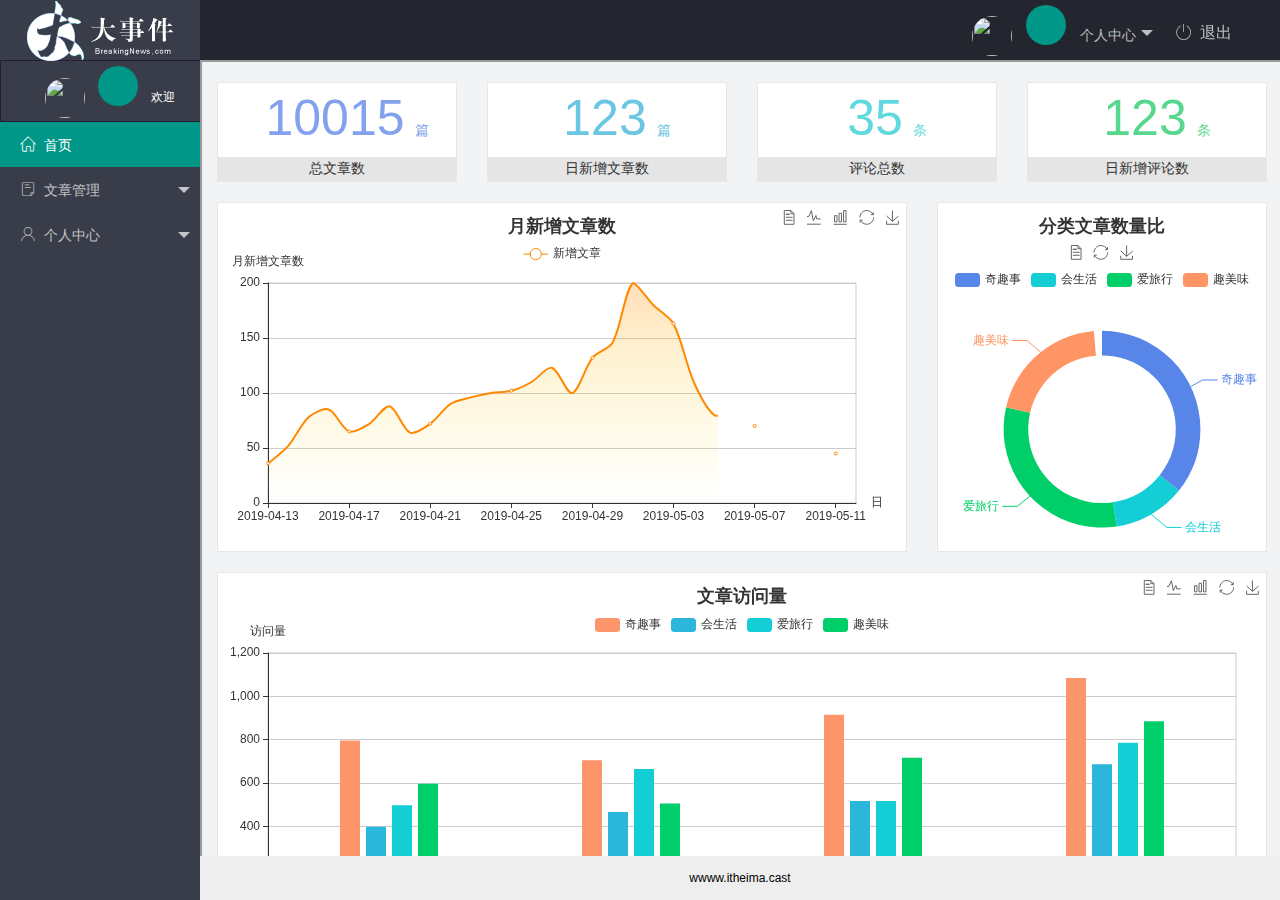
==== commit 28140422: "完成了用户中心的开发" ====
--- a/index.html
+++ b/index.html
@@ -35,13 +35,13 @@
         <li class="layui-nav-item layui-hide layui-show-md-inline-block">
           <a href="javascript:;" class="userinfo">
             <img src="//tva1.sinaimg.cn/crop.0.0.118.118.180/5db11ff4gw1e77d3nqrv8j203b03cweg.jpg" class="layui-nav-img">
-            <span class="text-avatar">A</span>
+            <span class="text-avatar"></span>
             个人中心
           </a>
           <dl class="layui-nav-child">
-            <dd><a href="">基本资料</a></dd>
-            <dd><a href="">更换头像</a></dd>
-            <dd><a href="">重置密码</a></dd>
+            <dd><a href="./user/user_info.html" target="fm">基本资料</a></dd>
+            <dd><a href="./user/user_avatar.html" target="fm">更换头像</a></dd>
+            <dd><a href="./user/user_pwd.html" target="fm">重置密码</a></dd>
           </dl>
         </li>
         <li class="layui-nav-item" lay-header-event="menuRight" lay-unselect>
@@ -56,14 +56,14 @@
       <div class="layui-side-scroll">
         <div class="userinfo">
           <img src="//tva1.sinaimg.cn/crop.0.0.118.118.180/5db11ff4gw1e77d3nqrv8j203b03cweg.jpg" class="layui-nav-img">
-          <span class="text-avatar">1</span>
-         <span id="wel"> 欢迎</span>
+          <span class="text-avatar"></span>
+         <span id="wel">欢迎</span>
         </div>
         <!-- 左侧导航区域（可配合layui已有的垂直导航） -->
         <ul class="layui-nav layui-nav-tree"  lay-shrink="all">
           <li class="layui-nav-item layui-this"><a href="./home/dashboard.html" target="fm"><span class="iconfont icon-home"></span>首页</a></li>
           <li class="layui-nav-item">
-            
+      
             <a class="" href="javascript:;"><span class="iconfont icon-16"></span>文章管理</a>
             <dl class="layui-nav-child">
               <dd><a href="javascript:;"><i class="layui-icon layui-icon-list"></i> 文章类别</a></dd>
@@ -74,9 +74,9 @@
           <li class="layui-nav-item">
             <a href="javascript:;"><span class="iconfont icon-user"></span>个人中心</a>
             <dl class="layui-nav-child">
-              <dd><a href="javascript:;"><i class="layui-icon layui-icon-app"></i> 基本资料</a></dd>
-              <dd><a href="javascript:;"><i class="layui-icon layui-icon-picture"></i> 更换头像</a></dd>
-              <dd><a href=""><i class="layui-icon layui-icon-app"></i> 重置密码</a></dd>
+              <dd><a href="./user/user_info.html" target="fm"><i class="layui-icon layui-icon-app"></i> 基本资料</a></dd>
+              <dd><a href="./user/user_avatar.html" target="fm"><i class="layui-icon layui-icon-picture"></i> 更换头像</a></dd>
+              <dd><a href="./user/user_pwd.html" target="fm"><i class="layui-icon layui-icon-app"></i> 重置密码</a></dd>
             </dl>
           </li>
         </ul>
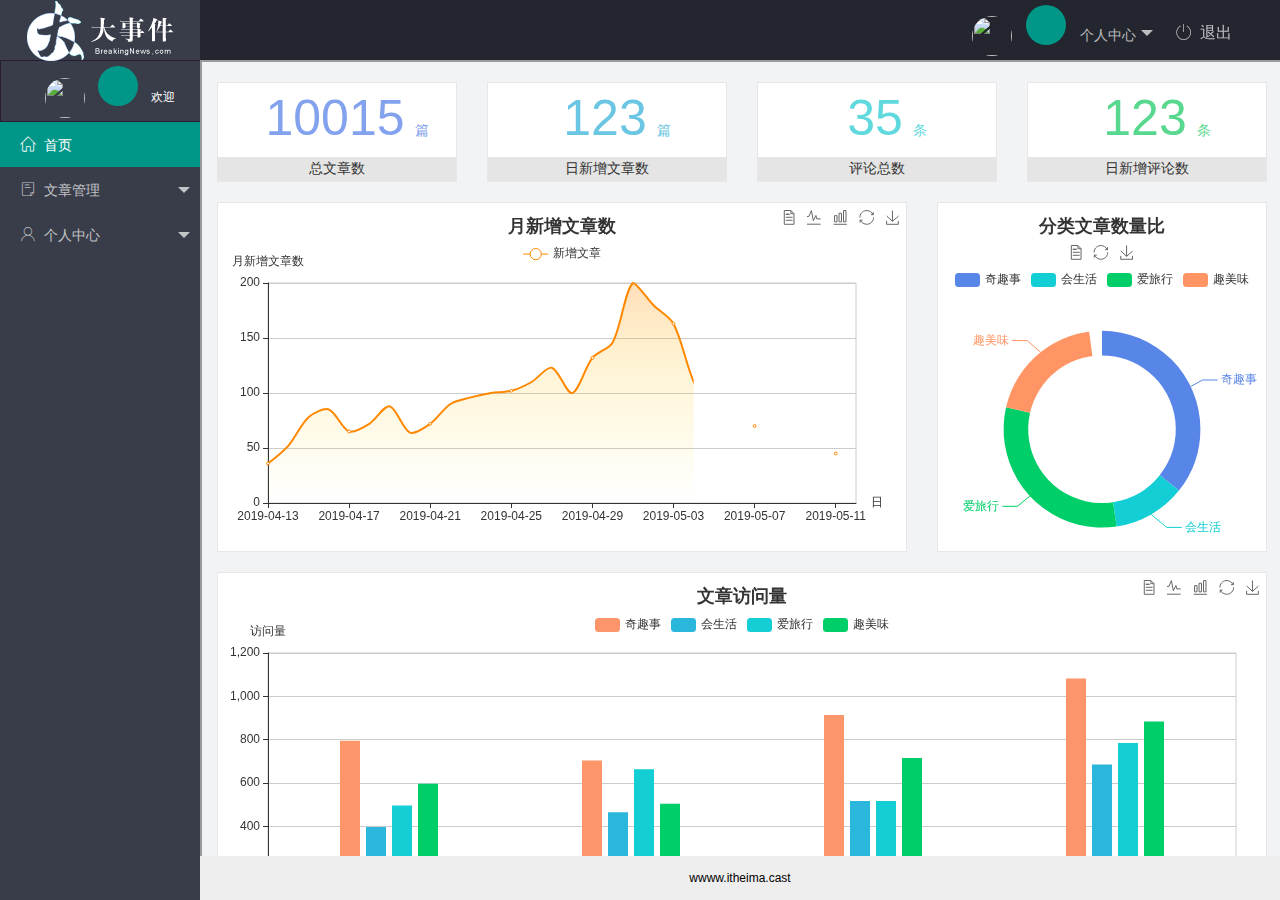
==== commit 8570a6b8: "完成了发布文章部分的开发" ====
--- a/index.html
+++ b/index.html
@@ -23,13 +23,7 @@
         <li class="layui-nav-item layui-show-xs-inline-block layui-hide-sm" lay-header-event="menuLeft">
           <i class="layui-icon layui-icon-spread-left"></i>
         </li>
-<!--         
-          <dl class="layui-nav-child">
-            <dd><a href="">menu 11</a></dd>
-            <dd><a href="">menu 22</a></dd>
-            <dd><a href="">menu 33</a></dd>
-          </dl> -->
-        </li>
+        
       </ul>
       <ul class="layui-nav layui-layout-right">
         <li class="layui-nav-item layui-hide layui-show-md-inline-block">
@@ -66,9 +60,9 @@
       
             <a class="" href="javascript:;"><span class="iconfont icon-16"></span>文章管理</a>
             <dl class="layui-nav-child">
-              <dd><a href="javascript:;"><i class="layui-icon layui-icon-list"></i> 文章类别</a></dd>
-              <dd><a href="javascript:;"><i class="layui-icon layui-icon-add-1"></i> 发表文章</a></dd>
-              <dd><a href="javascript:;"><i class="layui-icon layui-icon-app"></i> 文章管理</a></dd>
+              <dd><a href="./article/art_cate.html" target="fm"><i class="layui-icon layui-icon-list"></i> 文章类别</a></dd>
+              <dd><a href="./article/art_list.html" target="fm"><i class="layui-icon layui-icon-add-1"></i> 文章列表</a></dd>
+              <dd><a href="./article/art_pub.html" target="fm"><i class="layui-icon layui-icon-app"></i> 发布文章</a></dd>
             </dl>
           </li>
           <li class="layui-nav-item">
